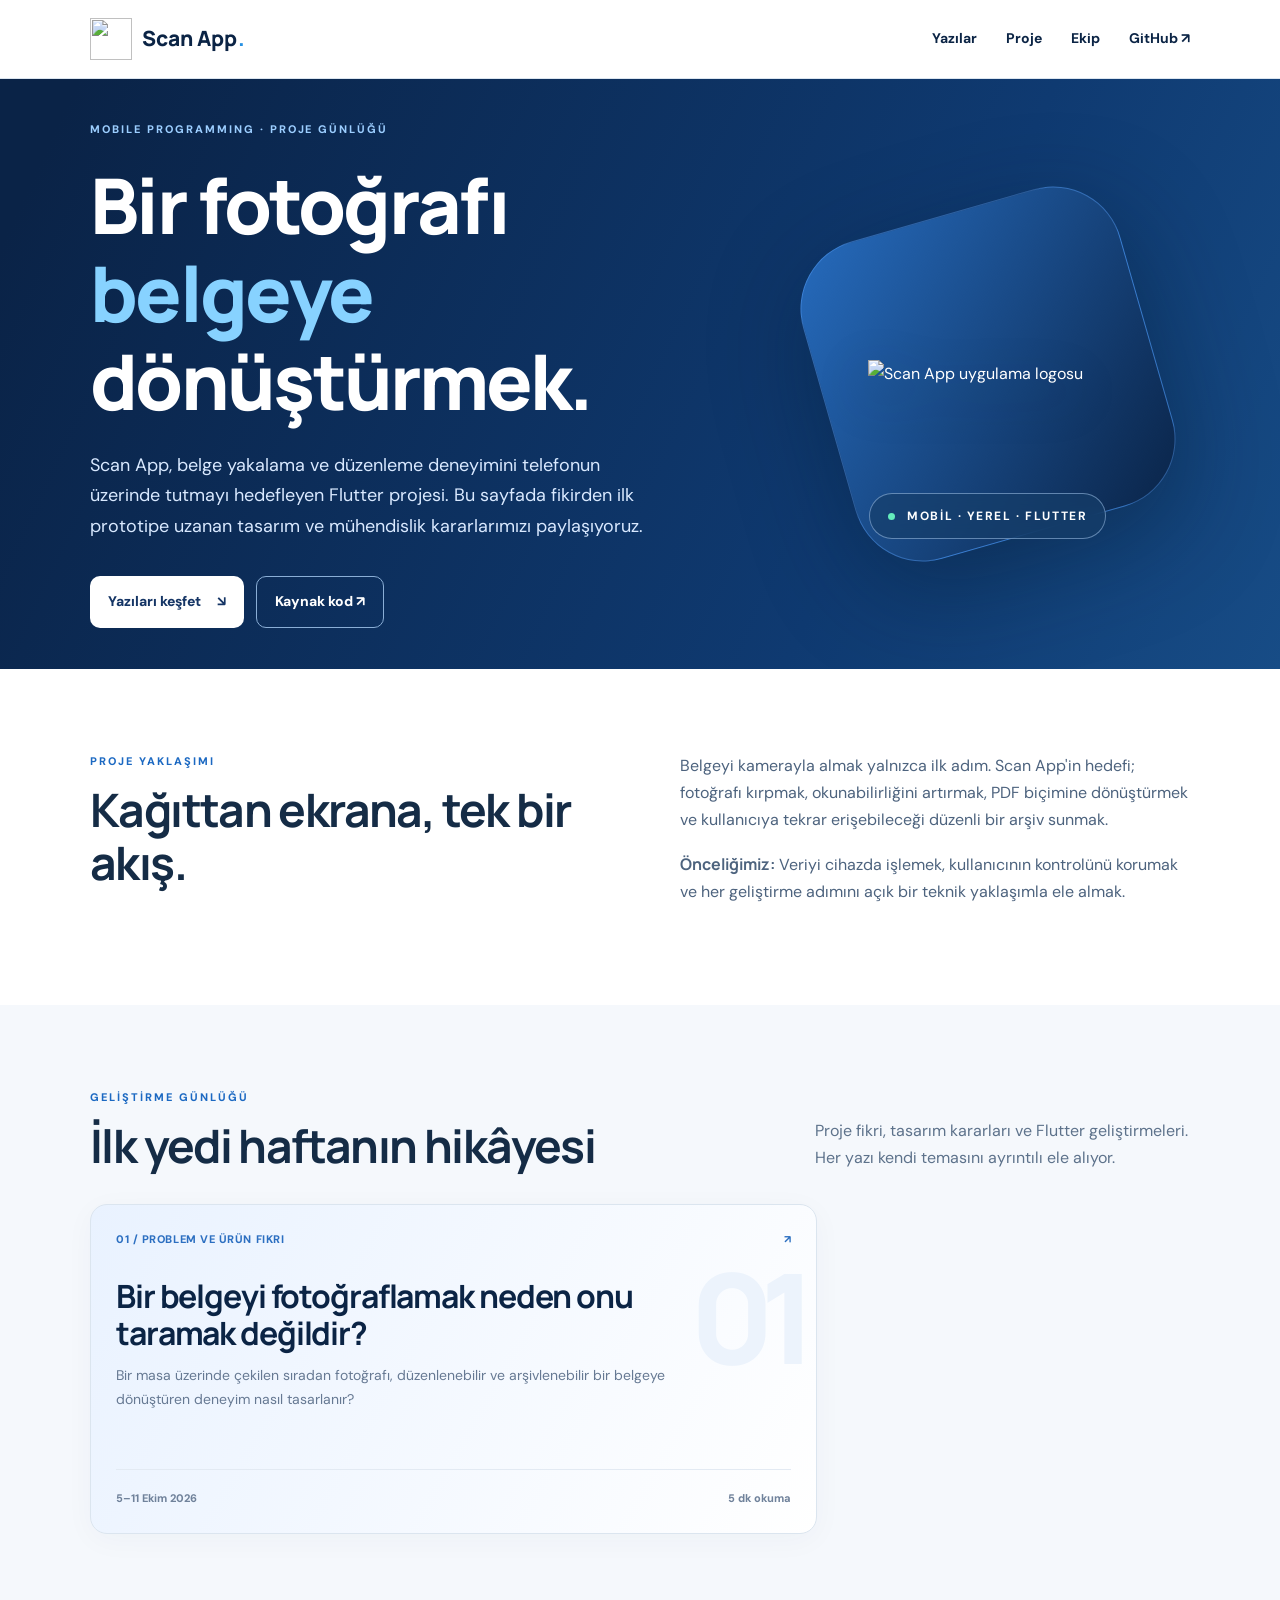
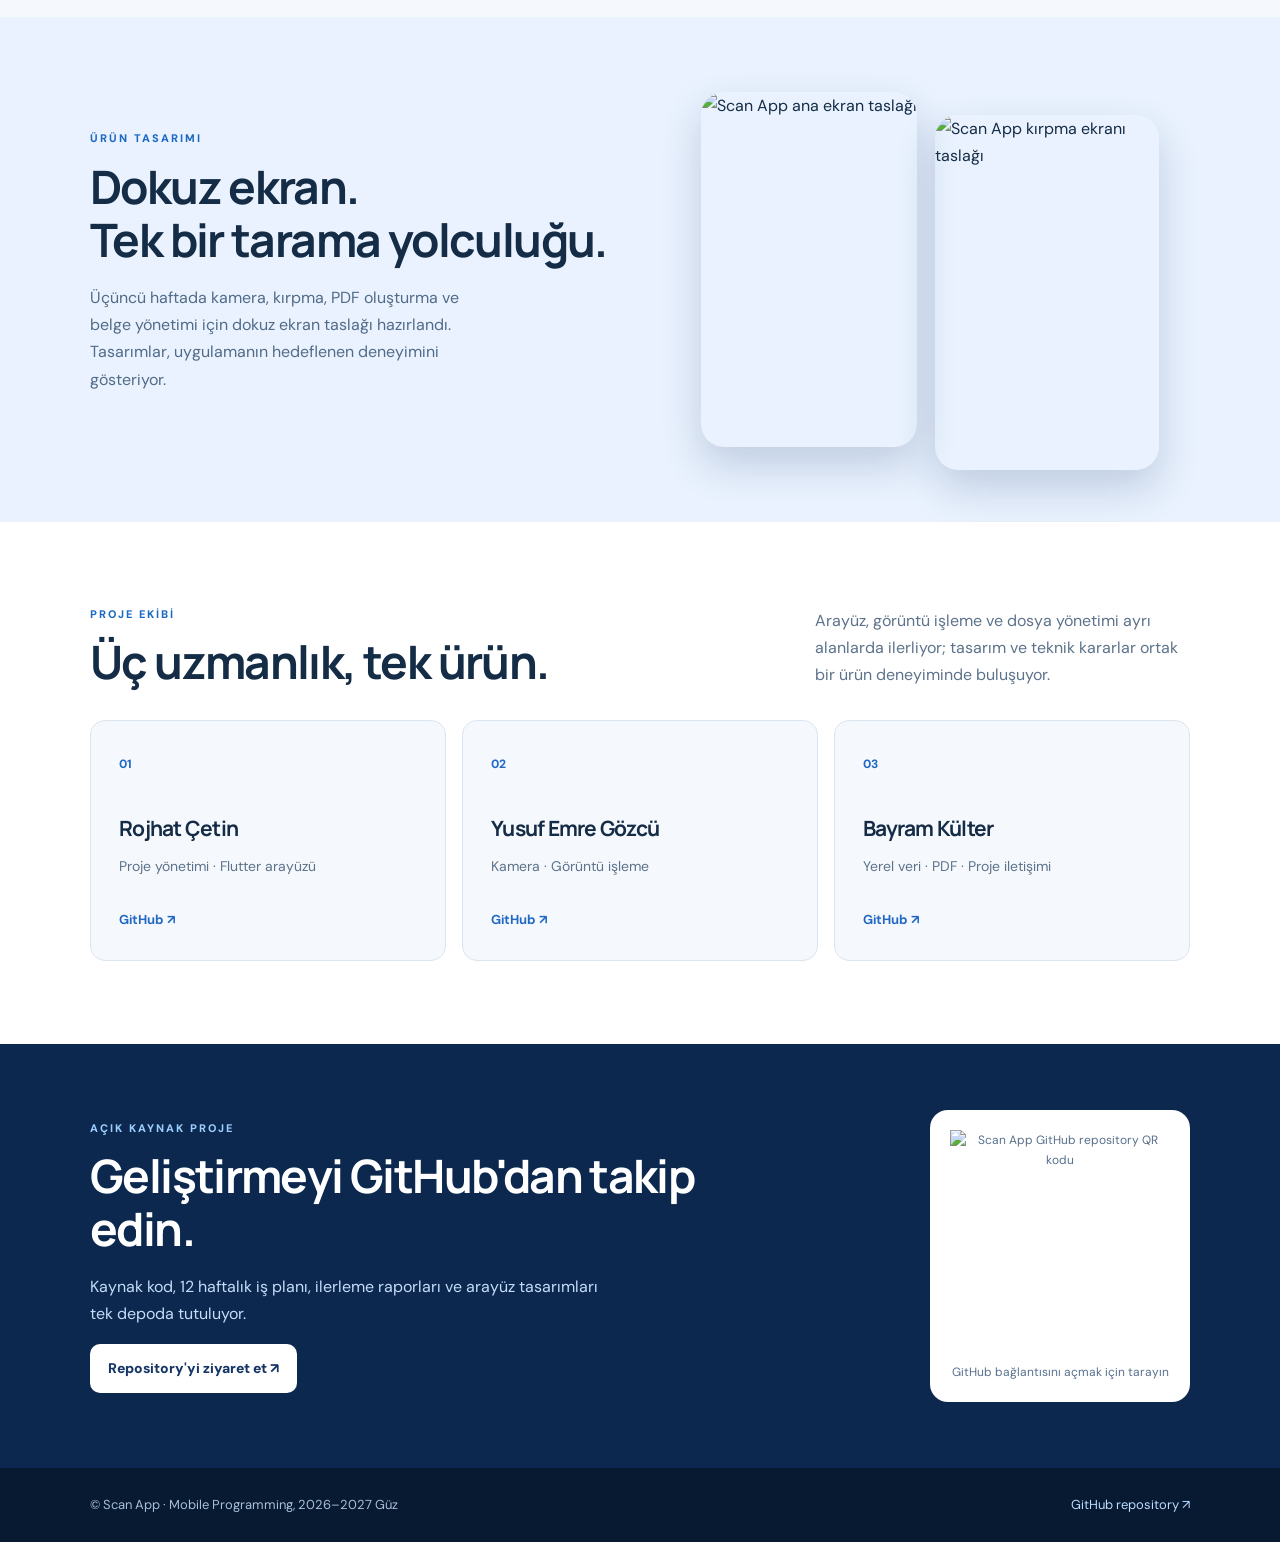
==== docs/index.html @ 8c8046b3 "feat(blog): proje tanitim sitesi altyapisini olustur" ====
<!DOCTYPE html>

<html lang="tr"><head><meta charset="utf-8"/><meta content="width=device-width,initial-scale=1" name="viewport"/><meta content="Scan App: Flutter ile geliştirilen, yerel çalışan belge tarama uygulamasının tasarım ve geliştirme günlüğü." name="description"/><meta content="Scan App — Proje günlüğü" property="og:title"/><meta content="Scan App'in fikir aşamasından mobil prototipe uzanan tasarım ve mühendislik öyküsü." property="og:description"/><link href="logo/logo.png" rel="icon" type="image/png"/><link href="blog/assets/site.css" rel="stylesheet"/><title>Scan App | Belge taramada sade ve yerel bir deneyim</title></head>
<body><a class="skip" href="#icerik">İçeriğe geç</a><header><nav aria-label="Ana menü" class="nav wrap"><a class="brand" href="index.html"><img alt="" height="42" src="logo/logo.png" width="42"/> Scan App<span class="brand-dot">.</span></a><div class="navlinks"><a href="#yazilar">Yazılar</a><a href="#proje">Proje</a><a href="#ekip">Ekip</a><a href="https://github.com/rjhtctn/scan_app-mobile-programming-project" rel="noopener" target="_blank">GitHub ↗</a></div></nav></header>
<main id="icerik"><section class="hero"><div class="wrap hero-grid"><div><div class="eyebrow">MOBILE PROGRAMMING · PROJE GÜNLÜĞÜ</div><h1>Bir fotoğrafı<br/><em>belgeye</em> dönüştürmek.</h1><p>Scan App, belge yakalama ve düzenleme deneyimini telefonun üzerinde tutmayı hedefleyen Flutter projesi. Bu sayfada fikirden ilk prototipe uzanan tasarım ve mühendislik kararlarımızı paylaşıyoruz.</p><div class="hero-actions"><a class="btn primary" href="#yazilar">Yazıları keşfet <span>↘</span></a><a class="btn outline" href="https://github.com/rjhtctn/scan_app-mobile-programming-project">Kaynak kod ↗</a></div></div><div class="hero-art"><div class="hero-art-bg"></div><img alt="Scan App uygulama logosu" class="hero-mark" src="logo/logo.png"/><div class="glass-note"><span class="dot"></span> MOBİL · YEREL · FLUTTER</div></div></div></section>
<section class="intro-band" id="proje"><div class="wrap intro-grid"><div><div class="eyebrow dark">PROJE YAKLAŞIMI</div><h2>Kağıttan ekrana, tek bir akış.</h2></div><div><p>Belgeyi kamerayla almak yalnızca ilk adım. Scan App'in hedefi; fotoğrafı kırpmak, okunabilirliğini artırmak, PDF biçimine dönüştürmek ve kullanıcıya tekrar erişebileceği düzenli bir arşiv sunmak.</p><p><strong>Önceliğimiz:</strong> Veriyi cihazda işlemek, kullanıcının kontrolünü korumak ve her geliştirme adımını açık bir teknik yaklaşımla ele almak.</p></div></div></section>
<section class="journal" id="yazilar"><div class="wrap"><div class="section-heading"><div><div class="eyebrow dark">GELİŞTİRME GÜNLÜĞÜ</div><h2>İlk yedi haftanın hikâyesi</h2></div><p>Proje fikri, tasarım kararları ve Flutter geliştirmeleri. Her yazı kendi temasını ayrıntılı ele alıyor.</p></div><div class="post-grid"><a class="post-card featured" href="blog/hafta-01.html"><div class="post-top"><span>01 / PROBLEM VE ÜRÜN FIKRI</span><span>↗</span></div><div class="post-number">01</div><h3>Bir belgeyi fotoğraflamak neden onu taramak değildir?</h3><p>Bir masa üzerinde çekilen sıradan fotoğrafı, düzenlenebilir ve arşivlenebilir bir belgeye dönüştüren deneyim nasıl tasarlanır?</p><div class="post-bottom"><span>5–11 Ekim 2026</span><span>5 dk okuma</span></div></a></div></div></section>
<section class="gallery-highlight"><div class="wrap gallery-grid"><div><div class="eyebrow dark">ÜRÜN TASARIMI</div><h2>Dokuz ekran.<br/>Tek bir tarama yolculuğu.</h2><p>Üçüncü haftada kamera, kırpma, PDF oluşturma ve belge yönetimi için dokuz ekran taslağı hazırlandı. Tasarımlar, uygulamanın hedeflenen deneyimini gösteriyor.</p></div><div class="phone-duo"><img alt="Scan App ana ekran taslağı" src="blog/assets/tasarim-01.png"/><img alt="Scan App kırpma ekranı taslağı" src="blog/assets/tasarim-03.png"/></div></div></section>
<section class="team" id="ekip"><div class="wrap"><div class="section-heading"><div><div class="eyebrow dark">PROJE EKİBİ</div><h2>Üç uzmanlık, tek ürün.</h2></div><p>Arayüz, görüntü işleme ve dosya yönetimi ayrı alanlarda ilerliyor; tasarım ve teknik kararlar ortak bir ürün deneyiminde buluşuyor.</p></div><div class="team-grid"><a class="team-card" href="https://github.com/rjhtctn"><span>01</span><h3>Rojhat Çetin</h3><p>Proje yönetimi · Flutter arayüzü</p><b>GitHub ↗</b></a><a class="team-card" href="https://github.com/Parzival51"><span>02</span><h3>Yusuf Emre Gözcü</h3><p>Kamera · Görüntü işleme</p><b>GitHub ↗</b></a><a class="team-card" href="https://github.com/Bayraminadresi"><span>03</span><h3>Bayram Külter</h3><p>Yerel veri · PDF · Proje iletişimi</p><b>GitHub ↗</b></a></div></div></section>
<section class="qr-section"><div class="wrap qr-grid"><div><div class="eyebrow">AÇIK KAYNAK PROJE</div><h2>Geliştirmeyi GitHub'dan takip edin.</h2><p>Kaynak kod, 12 haftalık iş planı, ilerleme raporları ve arayüz tasarımları tek depoda tutuluyor.</p><a class="btn primary" href="https://github.com/rjhtctn/scan_app-mobile-programming-project">Repository'yi ziyaret et ↗</a></div><div class="qr-box"><img alt="Scan App GitHub repository QR kodu" src="qr-code/github-link-qrcode.png"/><span>GitHub bağlantısını açmak için tarayın</span></div></div></section></main>
<footer><div class="wrap footer-in"><span>© Scan App · Mobile Programming, 2026–2027 Güz</span><a href="https://github.com/rjhtctn/scan_app-mobile-programming-project">GitHub repository ↗</a></div></footer></body></html>
---- docs/blog/assets/site.css ----
@import url('https://fonts.googleapis.com/css2?family=DM+Sans:wght@400;500;600;700&family=Manrope:wght@400;500;600;700;800&display=swap');
:root{--navy:#0b2445;--blue:#2169c5;--ice:#ecf5ff;--ink:#152c46;--muted:#5d728b;--paper:#f5f8fc;--border:#dbe5ef;--white:#fff;--teal:#4bc8bd}
*{box-sizing:border-box}html{scroll-behavior:smooth}body{margin:0;background:var(--paper);color:var(--ink);font-family:'DM Sans','Segoe UI',Arial,sans-serif;line-height:1.7}h1,h2,h3,h4,strong,.brand{font-family:'Manrope','Segoe UI',sans-serif}h1,h2,h3{line-height:1.15;letter-spacing:-.035em}a{color:var(--blue);text-decoration:none}a:hover{text-decoration:underline}a:focus-visible{outline:3px solid #ffb547;outline-offset:3px}.skip{position:absolute;top:-200px}.skip:focus{top:10px;left:12px;background:white;padding:10px;z-index:50}.wrap{width:min(1100px,calc(100% - 48px));margin:auto}
header{background:#fff;border-bottom:1px solid var(--border);position:relative;z-index:5}.nav{min-height:78px;display:flex;align-items:center;justify-content:space-between}.brand{color:var(--navy);font-size:21px;font-weight:800;display:inline-flex;align-items:center;gap:10px}.brand:hover{text-decoration:none}.brand img{object-fit:contain}.brand-dot{color:#2791e3;margin-left:-9px}.navlinks{display:flex;gap:29px;align-items:center;font-size:14px;font-weight:700}.navlinks a{color:var(--navy)}
.eyebrow{letter-spacing:.18em;font-size:11px;font-weight:800;color:#9cceff}.eyebrow.dark{color:#1c69c2}.sep{padding:0 8px;color:#90bce9}
.hero{background:linear-gradient(115deg,#0a2347 5%,#0f3a71 68%,#174c86);color:white;overflow:hidden}.hero-grid{min-height:590px;display:grid;grid-template-columns:1.25fr .75fr;gap:20px;align-items:center}.hero h1{font-size:clamp(47px,6vw,77px);margin:22px 0 24px;max-width:720px;font-weight:800}.hero h1 em{font-style:normal;color:#87d2ff}.hero p{font-size:18px;color:#d9e9ff;max-width:570px}.hero-actions{display:flex;gap:12px;flex-wrap:wrap;margin-top:35px}.btn{border-radius:10px;padding:13px 18px;font-weight:800;font-size:14px;display:inline-flex;gap:16px;align-items:center}.btn.primary{background:white;color:#153565}.btn.outline{border:1px solid #8aaed6;color:white}.hero-art{position:relative;height:400px;display:grid;place-items:center}.hero-art-bg{width:330px;height:330px;border-radius:70px;transform:rotate(-16deg);background:linear-gradient(135deg,#266bbd,#0a2448);box-shadow:0 30px 100px #06182d66;border:1px solid #5ca5ff66}.hero-mark{width:240px;position:absolute;filter:drop-shadow(0 16px 26px #04172b76)}.glass-note{position:absolute;bottom:35px;padding:12px 18px;border:1px solid #bad9ff78;border-radius:99px;background:#163e6aaa;backdrop-filter:blur(8px);font-size:12px;letter-spacing:.13em;font-weight:700}.dot{display:inline-block;width:7px;height:7px;border-radius:100%;background:#64ecbc;margin-right:8px}
.intro-band,.journal,.team{padding:83px 0}.intro-band{background:white}.intro-grid{display:grid;grid-template-columns:1fr 1fr;gap:80px}.intro-grid h2,.section-heading h2,.gallery-highlight h2,.qr-section h2{font-size:clamp(31px,3.6vw,47px);margin:12px 0 18px}.intro-grid p{color:#4d637e;font-size:16px;margin:0 0 17px}.section-heading{display:flex;justify-content:space-between;align-items:end;gap:35px;margin-bottom:32px}.section-heading p{max-width:375px;color:var(--muted);margin:0}.section-heading h2{margin-bottom:0}
.post-grid{display:grid;grid-template-columns:repeat(3,1fr);gap:18px}.post-card{border-radius:17px;padding:25px;min-height:330px;background:white;border:1px solid var(--border);box-shadow:0 6px 30px #133d6209;position:relative;display:flex;flex-direction:column;overflow:hidden}.post-card:hover{transform:translateY(-3px);text-decoration:none;border-color:#b5d2f0;box-shadow:0 12px 30px #133d6215}.post-card.featured{grid-column:span 2;background:linear-gradient(120deg,#e9f2ff,#fff)}.post-top,.post-bottom{display:flex;justify-content:space-between;gap:14px;align-items:center;color:#2c6fc1;font-size:11px;font-weight:800;letter-spacing:.05em}.post-number{position:absolute;right:13px;top:49px;color:#ecf3fc;font-size:125px;font-family:Manrope;font-weight:800;letter-spacing:-.11em;line-height:1;z-index:0;pointer-events:none}.post-card h3{font-size:24px;position:relative;margin:30px 0 12px;color:var(--navy)}.post-card.featured h3{font-size:32px;max-width:520px}.post-card p{color:#667993;font-size:14px;position:relative;margin:0 0 25px;max-width:560px}.post-bottom{margin-top:auto;border-top:1px solid #e3eaf3;padding-top:19px;color:#70829b;letter-spacing:0;text-transform:none}
.gallery-highlight{background:#e9f2fe;padding:75px 0}.gallery-grid{display:grid;grid-template-columns:1fr 1fr;align-items:center;gap:60px}.gallery-grid p{max-width:400px;color:#526b88}.gallery-grid a{font-weight:800}.phone-duo{display:flex;align-items:center;justify-content:center;gap:18px}.phone-duo img{height:355px;width:auto;max-width:43%;object-fit:contain;border-radius:23px;box-shadow:0 18px 40px #173c6e33}.phone-duo img:nth-child(2){transform:translateY(23px)}
.team{background:white}.team-grid{display:grid;grid-template-columns:repeat(3,1fr);gap:16px}.team-card{border:1px solid var(--border);border-radius:15px;padding:28px;color:var(--ink);background:var(--paper)}.team-card:hover{text-decoration:none;border-color:#9ec2ec}.team-card span{font-size:12px;font-weight:800;color:var(--blue)}.team-card h3{margin:40px 0 10px;font-size:21px}.team-card p{color:var(--muted);font-size:14px;min-height:36px}.team-card b{font-size:13px;color:var(--blue)}.qr-section{background:#0c284f;color:white;padding:66px 0}.qr-grid{display:grid;grid-template-columns:1.2fr .8fr;gap:50px;align-items:center}.qr-section p{max-width:520px;color:#c5dcf9}.qr-box{background:white;border-radius:18px;padding:20px;text-align:center;justify-self:end;display:flex;flex-direction:column;align-items:center;gap:12px;color:#57708c;font-size:12px}.qr-box img{width:220px;height:220px;object-fit:contain}footer{background:#071a32;color:#a8bed9;padding:26px 0;font-size:13px}.footer-in{display:flex;justify-content:space-between;gap:20px}footer a{color:#bedcff}
.article-head{background:linear-gradient(130deg,#0b264c,#154e86);color:white;padding:65px 0 72px}.article-intro{max-width:830px}.article-head .back{color:#d0e8ff;font-size:13px;font-weight:700}.article-head .eyebrow{margin:38px 0 14px}.article-head h1{font-size:clamp(39px,5vw,64px);max-width:850px;margin:0 0 21px}.article-head .dek{font-size:21px;color:#d8eafb;max-width:690px;margin-bottom:32px}.byline{border-top:1px solid #ffffff35;padding-top:22px;display:flex;gap:12px;align-items:center}.byline img{background:white;border-radius:10px;padding:3px}.byline div:not(.period){display:flex;flex-direction:column}.byline strong{font-size:13px}.byline span{color:#c5dbf4;font-size:12px}.period{margin-left:auto;font-size:12px;color:#d2e8ff;padding:9px 12px;border:1px solid #91b5d74f;border-radius:50px}
.prose{max-width:760px;padding:55px 0 72px;background:transparent}.prose>p:first-child{font-size:22px;color:#2f5274;line-height:1.65;margin-bottom:40px}.prose h2{font-size:30px;margin:43px 0 19px;color:#12375f}.prose h3{font-size:21px;margin-top:28px}.prose p,.prose li{font-size:17px;line-height:1.85;color:#3d536b}.prose strong{color:#1e3e60}.prose blockquote{margin:34px 0;padding:18px 25px;border-left:4px solid #2a78c7;background:#eaf3ff;border-radius:0 12px 12px 0}.prose blockquote p{margin:0;color:#264c74}.prose code{background:#e7eef6;border-radius:5px;padding:2px 5px;font-size:.9em}.prose pre{background:#102b4c;border-radius:13px;padding:20px;overflow:auto;color:#e5f1ff}.prose pre code{background:none;color:inherit;padding:0}.gallery{display:grid;grid-template-columns:repeat(3,1fr);gap:17px;margin:32px 0}.shot{background:white;border:1px solid #d5e3f2;padding:13px;border-radius:16px;text-align:center;margin:0;box-shadow:0 6px 15px #14416a11}.shot img{height:260px;max-width:100%;object-fit:contain}.shot figcaption{margin-top:9px;font-size:13px;color:#26486f;font-weight:800}.shot figcaption span{color:#6e8ab0;margin-right:5px}.article-foot{max-width:760px;border-top:1px solid var(--border);padding:32px 0 68px}.foot-meta span{letter-spacing:.14em;font-size:11px;font-weight:800;color:#2574c4}.foot-meta p{color:#6d8098}.prevnext{display:flex;align-items:center;justify-content:space-between;gap:13px;flex-wrap:wrap;margin-top:28px}.prevnext a{font-size:13px;font-weight:800}
@media(max-width:900px){.hero-grid{grid-template-columns:1fr}.hero-art{display:none}.post-grid{grid-template-columns:repeat(2,1fr)}.section-heading{align-items:start;flex-direction:column}.gallery-grid{grid-template-columns:1fr}.team-grid{grid-template-columns:1fr}.qr-grid{grid-template-columns:1fr}.qr-box{justify-self:start}}
@media(max-width:650px){.wrap{width:min(100% - 34px,1100px)}.nav{min-height:70px}.navlinks{gap:12px;font-size:12px}.navlinks a:nth-child(2){display:none}.hero{padding:30px 0}.hero-grid{min-height:auto;padding:40px 0 65px}.hero h1{font-size:47px}.hero p{font-size:16px}.intro-band,.journal,.team{padding:55px 0}.intro-grid{grid-template-columns:1fr;gap:12px}.post-grid{grid-template-columns:1fr}.post-card.featured{grid-column:span 1}.post-card.featured h3{font-size:25px}.post-card{min-height:290px}.gallery-highlight{padding:60px 0}.phone-duo img{height:285px}.qr-box img{width:180px;height:180px}.footer-in{flex-direction:column}.article-head{padding:42px 0 54px}.article-head h1{font-size:39px}.article-head .dek{font-size:17px}.byline{flex-wrap:wrap}.period{margin-left:0}.prose{padding-top:34px}.prose h2{font-size:25px}.prose p{font-size:16px}.gallery{grid-template-columns:repeat(2,1fr)}.shot img{height:200px}}
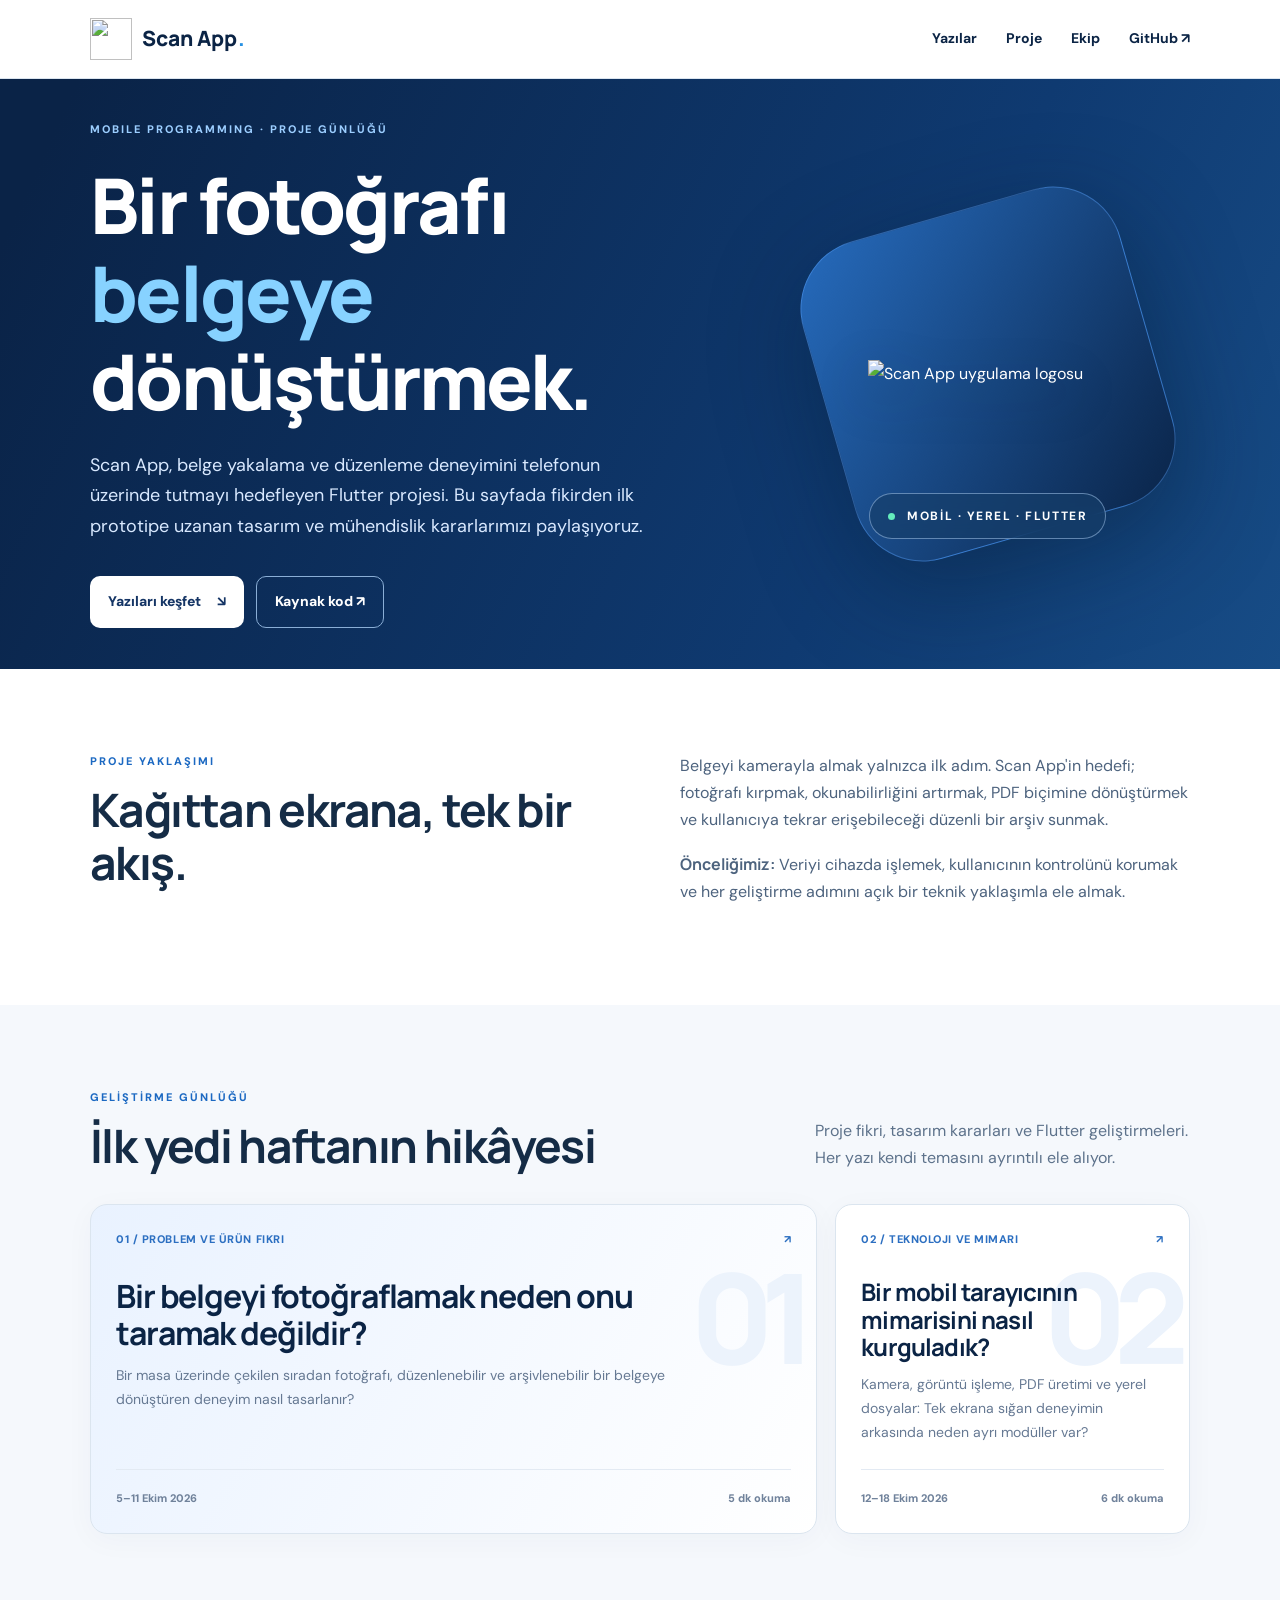
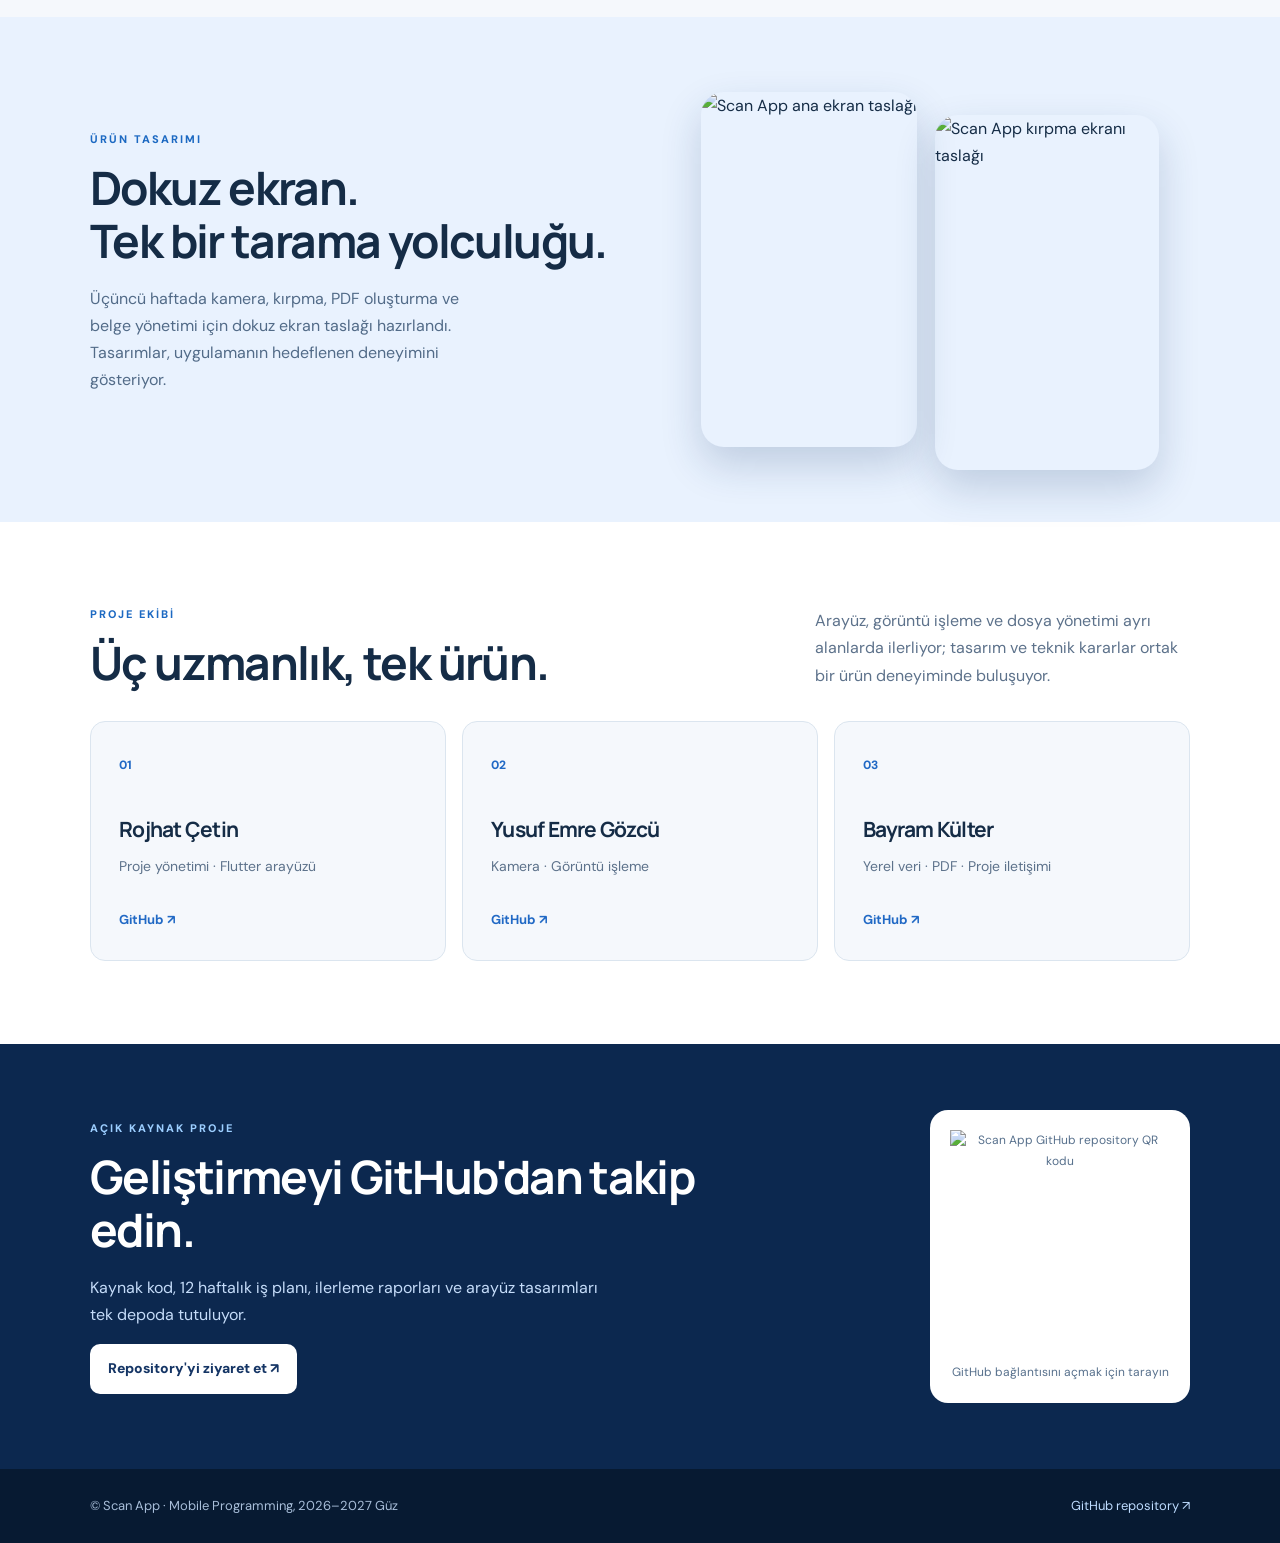
==== commit 7267ec44: "content(blog): 02. hafta teknik makalesi" ====
--- a/docs/index.html
+++ b/docs/index.html
@@ -4,7 +4,7 @@
 <body><a class="skip" href="#icerik">İçeriğe geç</a><header><nav aria-label="Ana menü" class="nav wrap"><a class="brand" href="index.html"><img alt="" height="42" src="logo/logo.png" width="42"/> Scan App<span class="brand-dot">.</span></a><div class="navlinks"><a href="#yazilar">Yazılar</a><a href="#proje">Proje</a><a href="#ekip">Ekip</a><a href="https://github.com/rjhtctn/scan_app-mobile-programming-project" rel="noopener" target="_blank">GitHub ↗</a></div></nav></header>
 <main id="icerik"><section class="hero"><div class="wrap hero-grid"><div><div class="eyebrow">MOBILE PROGRAMMING · PROJE GÜNLÜĞÜ</div><h1>Bir fotoğrafı<br/><em>belgeye</em> dönüştürmek.</h1><p>Scan App, belge yakalama ve düzenleme deneyimini telefonun üzerinde tutmayı hedefleyen Flutter projesi. Bu sayfada fikirden ilk prototipe uzanan tasarım ve mühendislik kararlarımızı paylaşıyoruz.</p><div class="hero-actions"><a class="btn primary" href="#yazilar">Yazıları keşfet <span>↘</span></a><a class="btn outline" href="https://github.com/rjhtctn/scan_app-mobile-programming-project">Kaynak kod ↗</a></div></div><div class="hero-art"><div class="hero-art-bg"></div><img alt="Scan App uygulama logosu" class="hero-mark" src="logo/logo.png"/><div class="glass-note"><span class="dot"></span> MOBİL · YEREL · FLUTTER</div></div></div></section>
 <section class="intro-band" id="proje"><div class="wrap intro-grid"><div><div class="eyebrow dark">PROJE YAKLAŞIMI</div><h2>Kağıttan ekrana, tek bir akış.</h2></div><div><p>Belgeyi kamerayla almak yalnızca ilk adım. Scan App'in hedefi; fotoğrafı kırpmak, okunabilirliğini artırmak, PDF biçimine dönüştürmek ve kullanıcıya tekrar erişebileceği düzenli bir arşiv sunmak.</p><p><strong>Önceliğimiz:</strong> Veriyi cihazda işlemek, kullanıcının kontrolünü korumak ve her geliştirme adımını açık bir teknik yaklaşımla ele almak.</p></div></div></section>
-<section class="journal" id="yazilar"><div class="wrap"><div class="section-heading"><div><div class="eyebrow dark">GELİŞTİRME GÜNLÜĞÜ</div><h2>İlk yedi haftanın hikâyesi</h2></div><p>Proje fikri, tasarım kararları ve Flutter geliştirmeleri. Her yazı kendi temasını ayrıntılı ele alıyor.</p></div><div class="post-grid"><a class="post-card featured" href="blog/hafta-01.html"><div class="post-top"><span>01 / PROBLEM VE ÜRÜN FIKRI</span><span>↗</span></div><div class="post-number">01</div><h3>Bir belgeyi fotoğraflamak neden onu taramak değildir?</h3><p>Bir masa üzerinde çekilen sıradan fotoğrafı, düzenlenebilir ve arşivlenebilir bir belgeye dönüştüren deneyim nasıl tasarlanır?</p><div class="post-bottom"><span>5–11 Ekim 2026</span><span>5 dk okuma</span></div></a></div></div></section>
+<section class="journal" id="yazilar"><div class="wrap"><div class="section-heading"><div><div class="eyebrow dark">GELİŞTİRME GÜNLÜĞÜ</div><h2>İlk yedi haftanın hikâyesi</h2></div><p>Proje fikri, tasarım kararları ve Flutter geliştirmeleri. Her yazı kendi temasını ayrıntılı ele alıyor.</p></div><div class="post-grid"><a class="post-card featured" href="blog/hafta-01.html"><div class="post-top"><span>01 / PROBLEM VE ÜRÜN FIKRI</span><span>↗</span></div><div class="post-number">01</div><h3>Bir belgeyi fotoğraflamak neden onu taramak değildir?</h3><p>Bir masa üzerinde çekilen sıradan fotoğrafı, düzenlenebilir ve arşivlenebilir bir belgeye dönüştüren deneyim nasıl tasarlanır?</p><div class="post-bottom"><span>5–11 Ekim 2026</span><span>5 dk okuma</span></div></a><a class="post-card" href="blog/hafta-02.html"><div class="post-top"><span>02 / TEKNOLOJI VE MIMARI</span><span>↗</span></div><div class="post-number">02</div><h3>Bir mobil tarayıcının mimarisini nasıl kurguladık?</h3><p>Kamera, görüntü işleme, PDF üretimi ve yerel dosyalar: Tek ekrana sığan deneyimin arkasında neden ayrı modüller var?</p><div class="post-bottom"><span>12–18 Ekim 2026</span><span>6 dk okuma</span></div></a></div></div></section>
 <section class="gallery-highlight"><div class="wrap gallery-grid"><div><div class="eyebrow dark">ÜRÜN TASARIMI</div><h2>Dokuz ekran.<br/>Tek bir tarama yolculuğu.</h2><p>Üçüncü haftada kamera, kırpma, PDF oluşturma ve belge yönetimi için dokuz ekran taslağı hazırlandı. Tasarımlar, uygulamanın hedeflenen deneyimini gösteriyor.</p></div><div class="phone-duo"><img alt="Scan App ana ekran taslağı" src="blog/assets/tasarim-01.png"/><img alt="Scan App kırpma ekranı taslağı" src="blog/assets/tasarim-03.png"/></div></div></section>
 <section class="team" id="ekip"><div class="wrap"><div class="section-heading"><div><div class="eyebrow dark">PROJE EKİBİ</div><h2>Üç uzmanlık, tek ürün.</h2></div><p>Arayüz, görüntü işleme ve dosya yönetimi ayrı alanlarda ilerliyor; tasarım ve teknik kararlar ortak bir ürün deneyiminde buluşuyor.</p></div><div class="team-grid"><a class="team-card" href="https://github.com/rjhtctn"><span>01</span><h3>Rojhat Çetin</h3><p>Proje yönetimi · Flutter arayüzü</p><b>GitHub ↗</b></a><a class="team-card" href="https://github.com/Parzival51"><span>02</span><h3>Yusuf Emre Gözcü</h3><p>Kamera · Görüntü işleme</p><b>GitHub ↗</b></a><a class="team-card" href="https://github.com/Bayraminadresi"><span>03</span><h3>Bayram Külter</h3><p>Yerel veri · PDF · Proje iletişimi</p><b>GitHub ↗</b></a></div></div></section>
 <section class="qr-section"><div class="wrap qr-grid"><div><div class="eyebrow">AÇIK KAYNAK PROJE</div><h2>Geliştirmeyi GitHub'dan takip edin.</h2><p>Kaynak kod, 12 haftalık iş planı, ilerleme raporları ve arayüz tasarımları tek depoda tutuluyor.</p><a class="btn primary" href="https://github.com/rjhtctn/scan_app-mobile-programming-project">Repository'yi ziyaret et ↗</a></div><div class="qr-box"><img alt="Scan App GitHub repository QR kodu" src="qr-code/github-link-qrcode.png"/><span>GitHub bağlantısını açmak için tarayın</span></div></div></section></main>
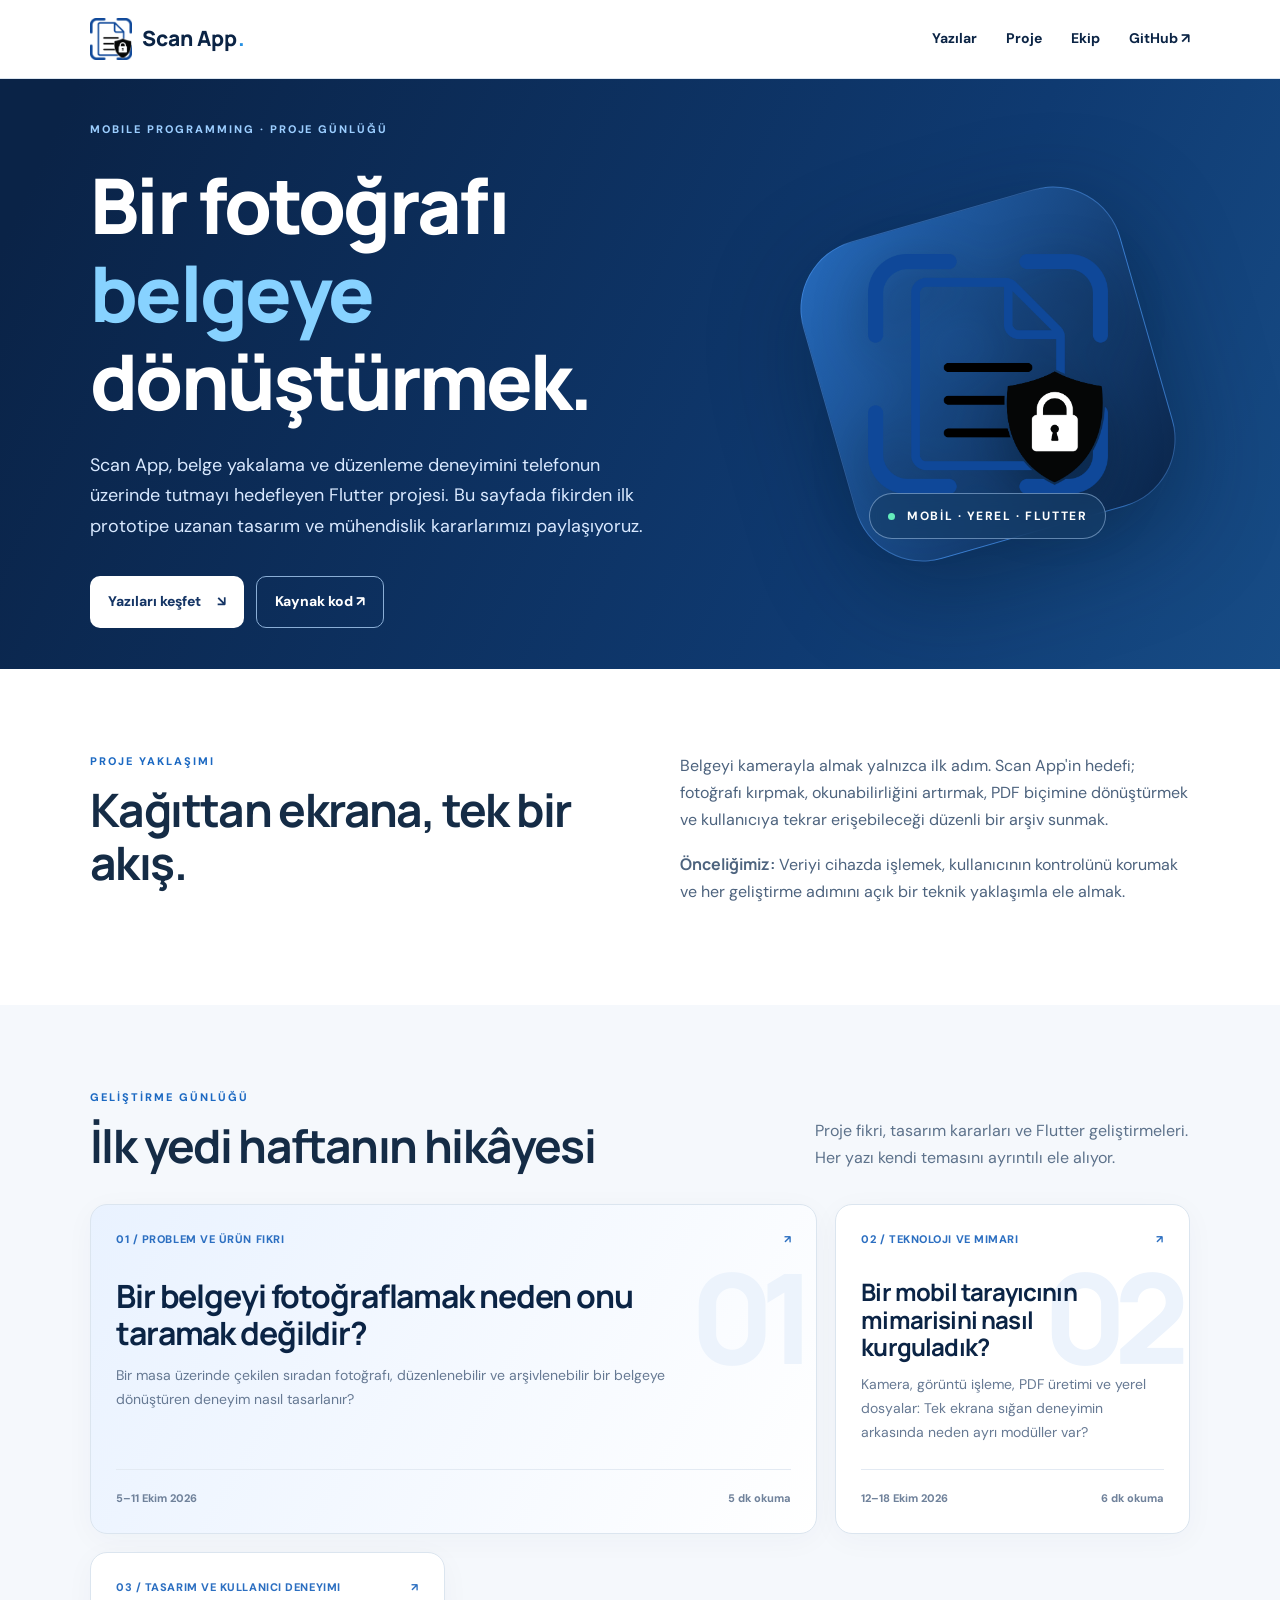
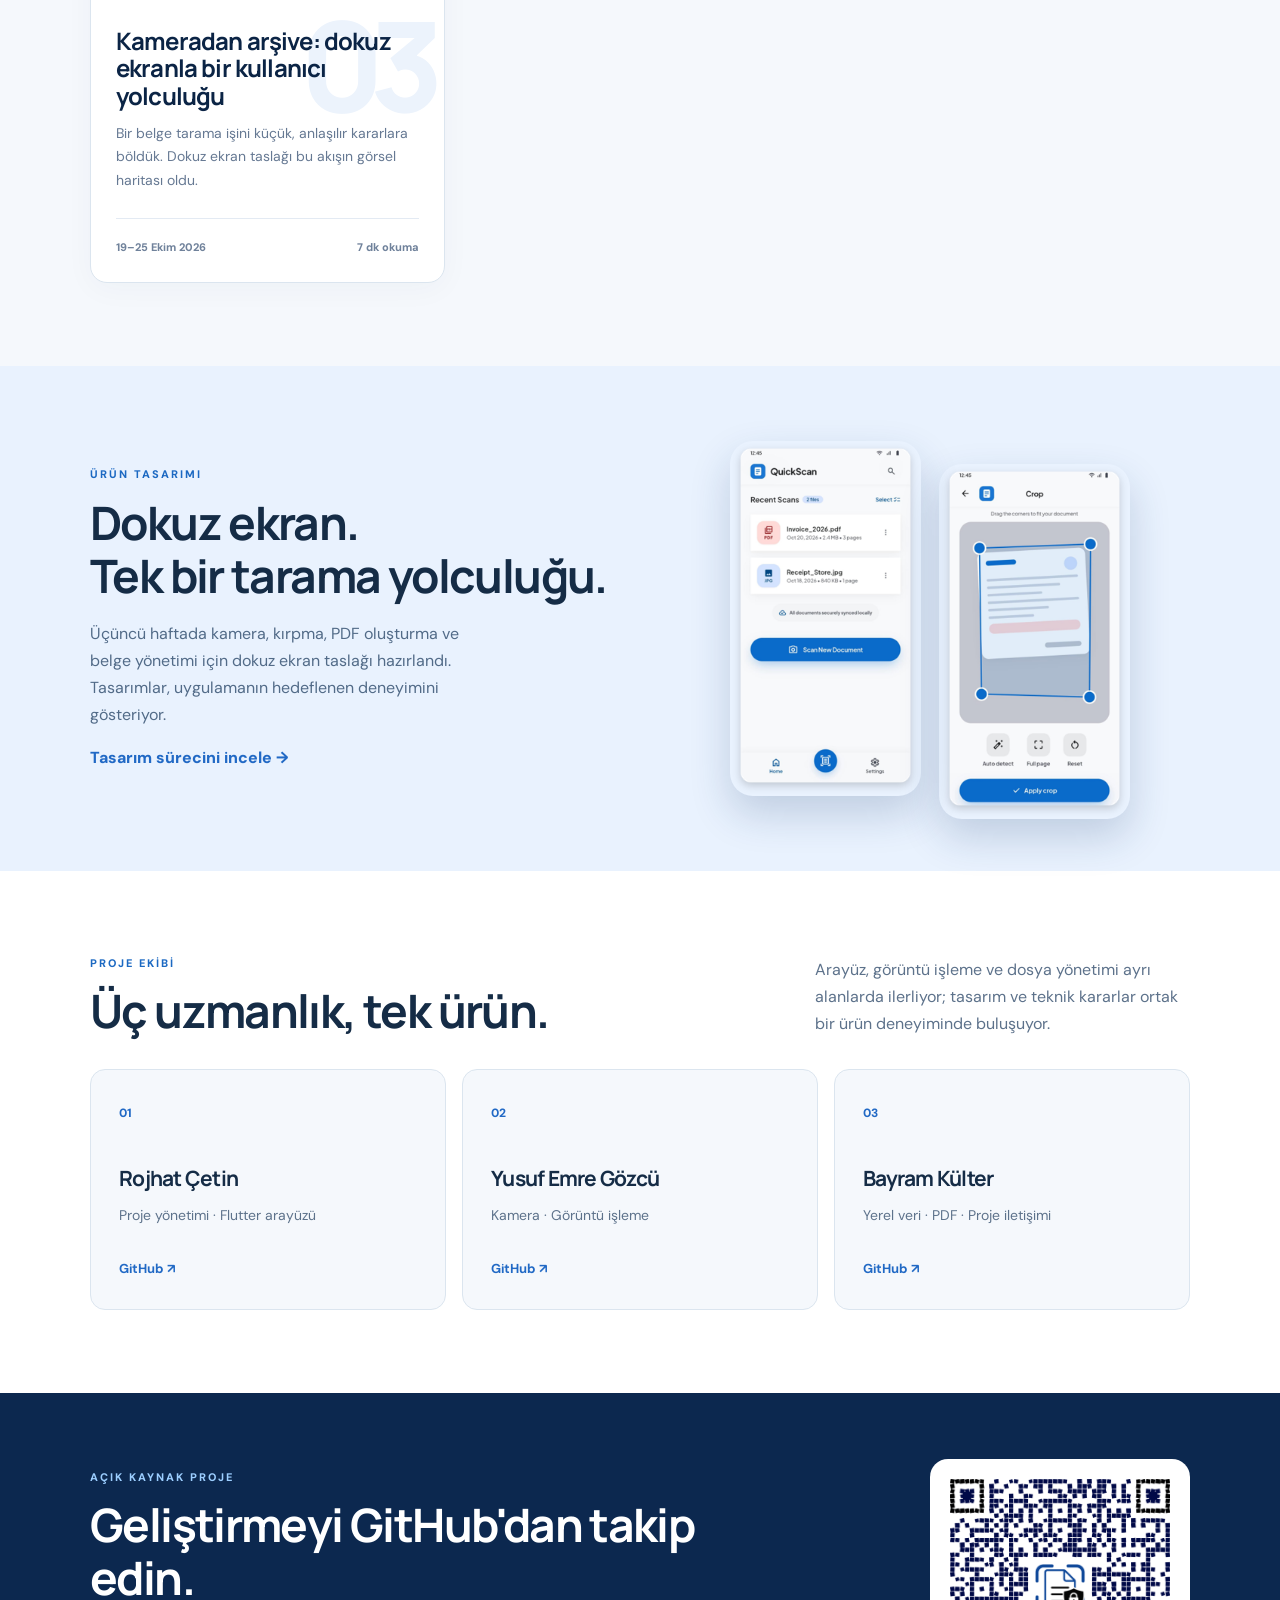
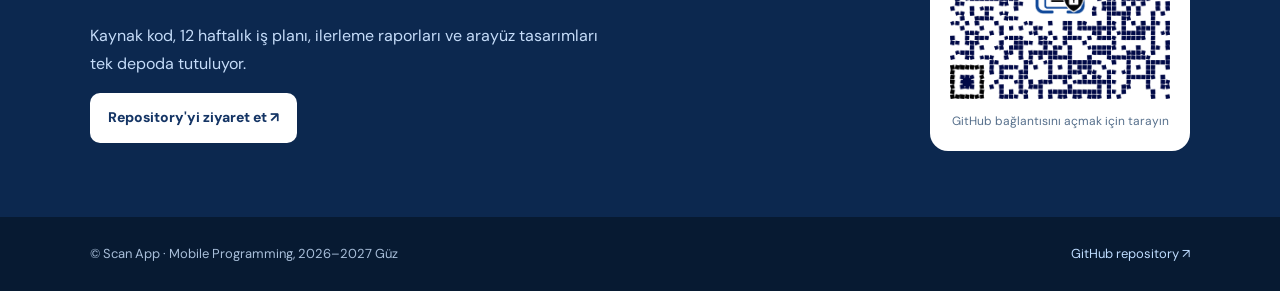
==== commit 8c5055da: "content(blog): 03. hafta teknik makalesi" ====
--- a/docs/index.html
+++ b/docs/index.html
@@ -4,8 +4,8 @@
 <body><a class="skip" href="#icerik">İçeriğe geç</a><header><nav aria-label="Ana menü" class="nav wrap"><a class="brand" href="index.html"><img alt="" height="42" src="logo/logo.png" width="42"/> Scan App<span class="brand-dot">.</span></a><div class="navlinks"><a href="#yazilar">Yazılar</a><a href="#proje">Proje</a><a href="#ekip">Ekip</a><a href="https://github.com/rjhtctn/scan_app-mobile-programming-project" rel="noopener" target="_blank">GitHub ↗</a></div></nav></header>
 <main id="icerik"><section class="hero"><div class="wrap hero-grid"><div><div class="eyebrow">MOBILE PROGRAMMING · PROJE GÜNLÜĞÜ</div><h1>Bir fotoğrafı<br/><em>belgeye</em> dönüştürmek.</h1><p>Scan App, belge yakalama ve düzenleme deneyimini telefonun üzerinde tutmayı hedefleyen Flutter projesi. Bu sayfada fikirden ilk prototipe uzanan tasarım ve mühendislik kararlarımızı paylaşıyoruz.</p><div class="hero-actions"><a class="btn primary" href="#yazilar">Yazıları keşfet <span>↘</span></a><a class="btn outline" href="https://github.com/rjhtctn/scan_app-mobile-programming-project">Kaynak kod ↗</a></div></div><div class="hero-art"><div class="hero-art-bg"></div><img alt="Scan App uygulama logosu" class="hero-mark" src="logo/logo.png"/><div class="glass-note"><span class="dot"></span> MOBİL · YEREL · FLUTTER</div></div></div></section>
 <section class="intro-band" id="proje"><div class="wrap intro-grid"><div><div class="eyebrow dark">PROJE YAKLAŞIMI</div><h2>Kağıttan ekrana, tek bir akış.</h2></div><div><p>Belgeyi kamerayla almak yalnızca ilk adım. Scan App'in hedefi; fotoğrafı kırpmak, okunabilirliğini artırmak, PDF biçimine dönüştürmek ve kullanıcıya tekrar erişebileceği düzenli bir arşiv sunmak.</p><p><strong>Önceliğimiz:</strong> Veriyi cihazda işlemek, kullanıcının kontrolünü korumak ve her geliştirme adımını açık bir teknik yaklaşımla ele almak.</p></div></div></section>
-<section class="journal" id="yazilar"><div class="wrap"><div class="section-heading"><div><div class="eyebrow dark">GELİŞTİRME GÜNLÜĞÜ</div><h2>İlk yedi haftanın hikâyesi</h2></div><p>Proje fikri, tasarım kararları ve Flutter geliştirmeleri. Her yazı kendi temasını ayrıntılı ele alıyor.</p></div><div class="post-grid"><a class="post-card featured" href="blog/hafta-01.html"><div class="post-top"><span>01 / PROBLEM VE ÜRÜN FIKRI</span><span>↗</span></div><div class="post-number">01</div><h3>Bir belgeyi fotoğraflamak neden onu taramak değildir?</h3><p>Bir masa üzerinde çekilen sıradan fotoğrafı, düzenlenebilir ve arşivlenebilir bir belgeye dönüştüren deneyim nasıl tasarlanır?</p><div class="post-bottom"><span>5–11 Ekim 2026</span><span>5 dk okuma</span></div></a><a class="post-card" href="blog/hafta-02.html"><div class="post-top"><span>02 / TEKNOLOJI VE MIMARI</span><span>↗</span></div><div class="post-number">02</div><h3>Bir mobil tarayıcının mimarisini nasıl kurguladık?</h3><p>Kamera, görüntü işleme, PDF üretimi ve yerel dosyalar: Tek ekrana sığan deneyimin arkasında neden ayrı modüller var?</p><div class="post-bottom"><span>12–18 Ekim 2026</span><span>6 dk okuma</span></div></a></div></div></section>
-<section class="gallery-highlight"><div class="wrap gallery-grid"><div><div class="eyebrow dark">ÜRÜN TASARIMI</div><h2>Dokuz ekran.<br/>Tek bir tarama yolculuğu.</h2><p>Üçüncü haftada kamera, kırpma, PDF oluşturma ve belge yönetimi için dokuz ekran taslağı hazırlandı. Tasarımlar, uygulamanın hedeflenen deneyimini gösteriyor.</p></div><div class="phone-duo"><img alt="Scan App ana ekran taslağı" src="blog/assets/tasarim-01.png"/><img alt="Scan App kırpma ekranı taslağı" src="blog/assets/tasarim-03.png"/></div></div></section>
+<section class="journal" id="yazilar"><div class="wrap"><div class="section-heading"><div><div class="eyebrow dark">GELİŞTİRME GÜNLÜĞÜ</div><h2>İlk yedi haftanın hikâyesi</h2></div><p>Proje fikri, tasarım kararları ve Flutter geliştirmeleri. Her yazı kendi temasını ayrıntılı ele alıyor.</p></div><div class="post-grid"><a class="post-card featured" href="blog/hafta-01.html"><div class="post-top"><span>01 / PROBLEM VE ÜRÜN FIKRI</span><span>↗</span></div><div class="post-number">01</div><h3>Bir belgeyi fotoğraflamak neden onu taramak değildir?</h3><p>Bir masa üzerinde çekilen sıradan fotoğrafı, düzenlenebilir ve arşivlenebilir bir belgeye dönüştüren deneyim nasıl tasarlanır?</p><div class="post-bottom"><span>5–11 Ekim 2026</span><span>5 dk okuma</span></div></a><a class="post-card" href="blog/hafta-02.html"><div class="post-top"><span>02 / TEKNOLOJI VE MIMARI</span><span>↗</span></div><div class="post-number">02</div><h3>Bir mobil tarayıcının mimarisini nasıl kurguladık?</h3><p>Kamera, görüntü işleme, PDF üretimi ve yerel dosyalar: Tek ekrana sığan deneyimin arkasında neden ayrı modüller var?</p><div class="post-bottom"><span>12–18 Ekim 2026</span><span>6 dk okuma</span></div></a><a class="post-card" href="blog/hafta-03.html"><div class="post-top"><span>03 / TASARIM VE KULLANICI DENEYIMI</span><span>↗</span></div><div class="post-number">03</div><h3>Kameradan arşive: dokuz ekranla bir kullanıcı yolculuğu</h3><p>Bir belge tarama işini küçük, anlaşılır kararlara böldük. Dokuz ekran taslağı bu akışın görsel haritası oldu.</p><div class="post-bottom"><span>19–25 Ekim 2026</span><span>7 dk okuma</span></div></a></div></div></section>
+<section class="gallery-highlight"><div class="wrap gallery-grid"><div><div class="eyebrow dark">ÜRÜN TASARIMI</div><h2>Dokuz ekran.<br/>Tek bir tarama yolculuğu.</h2><p>Üçüncü haftada kamera, kırpma, PDF oluşturma ve belge yönetimi için dokuz ekran taslağı hazırlandı. Tasarımlar, uygulamanın hedeflenen deneyimini gösteriyor.</p><a href="blog/hafta-03.html">Tasarım sürecini incele →</a></div><div class="phone-duo"><img alt="Scan App ana ekran taslağı" src="blog/assets/tasarim-01.png"/><img alt="Scan App kırpma ekranı taslağı" src="blog/assets/tasarim-03.png"/></div></div></section>
 <section class="team" id="ekip"><div class="wrap"><div class="section-heading"><div><div class="eyebrow dark">PROJE EKİBİ</div><h2>Üç uzmanlık, tek ürün.</h2></div><p>Arayüz, görüntü işleme ve dosya yönetimi ayrı alanlarda ilerliyor; tasarım ve teknik kararlar ortak bir ürün deneyiminde buluşuyor.</p></div><div class="team-grid"><a class="team-card" href="https://github.com/rjhtctn"><span>01</span><h3>Rojhat Çetin</h3><p>Proje yönetimi · Flutter arayüzü</p><b>GitHub ↗</b></a><a class="team-card" href="https://github.com/Parzival51"><span>02</span><h3>Yusuf Emre Gözcü</h3><p>Kamera · Görüntü işleme</p><b>GitHub ↗</b></a><a class="team-card" href="https://github.com/Bayraminadresi"><span>03</span><h3>Bayram Külter</h3><p>Yerel veri · PDF · Proje iletişimi</p><b>GitHub ↗</b></a></div></div></section>
 <section class="qr-section"><div class="wrap qr-grid"><div><div class="eyebrow">AÇIK KAYNAK PROJE</div><h2>Geliştirmeyi GitHub'dan takip edin.</h2><p>Kaynak kod, 12 haftalık iş planı, ilerleme raporları ve arayüz tasarımları tek depoda tutuluyor.</p><a class="btn primary" href="https://github.com/rjhtctn/scan_app-mobile-programming-project">Repository'yi ziyaret et ↗</a></div><div class="qr-box"><img alt="Scan App GitHub repository QR kodu" src="qr-code/github-link-qrcode.png"/><span>GitHub bağlantısını açmak için tarayın</span></div></div></section></main>
 <footer><div class="wrap footer-in"><span>© Scan App · Mobile Programming, 2026–2027 Güz</span><a href="https://github.com/rjhtctn/scan_app-mobile-programming-project">GitHub repository ↗</a></div></footer></body></html>
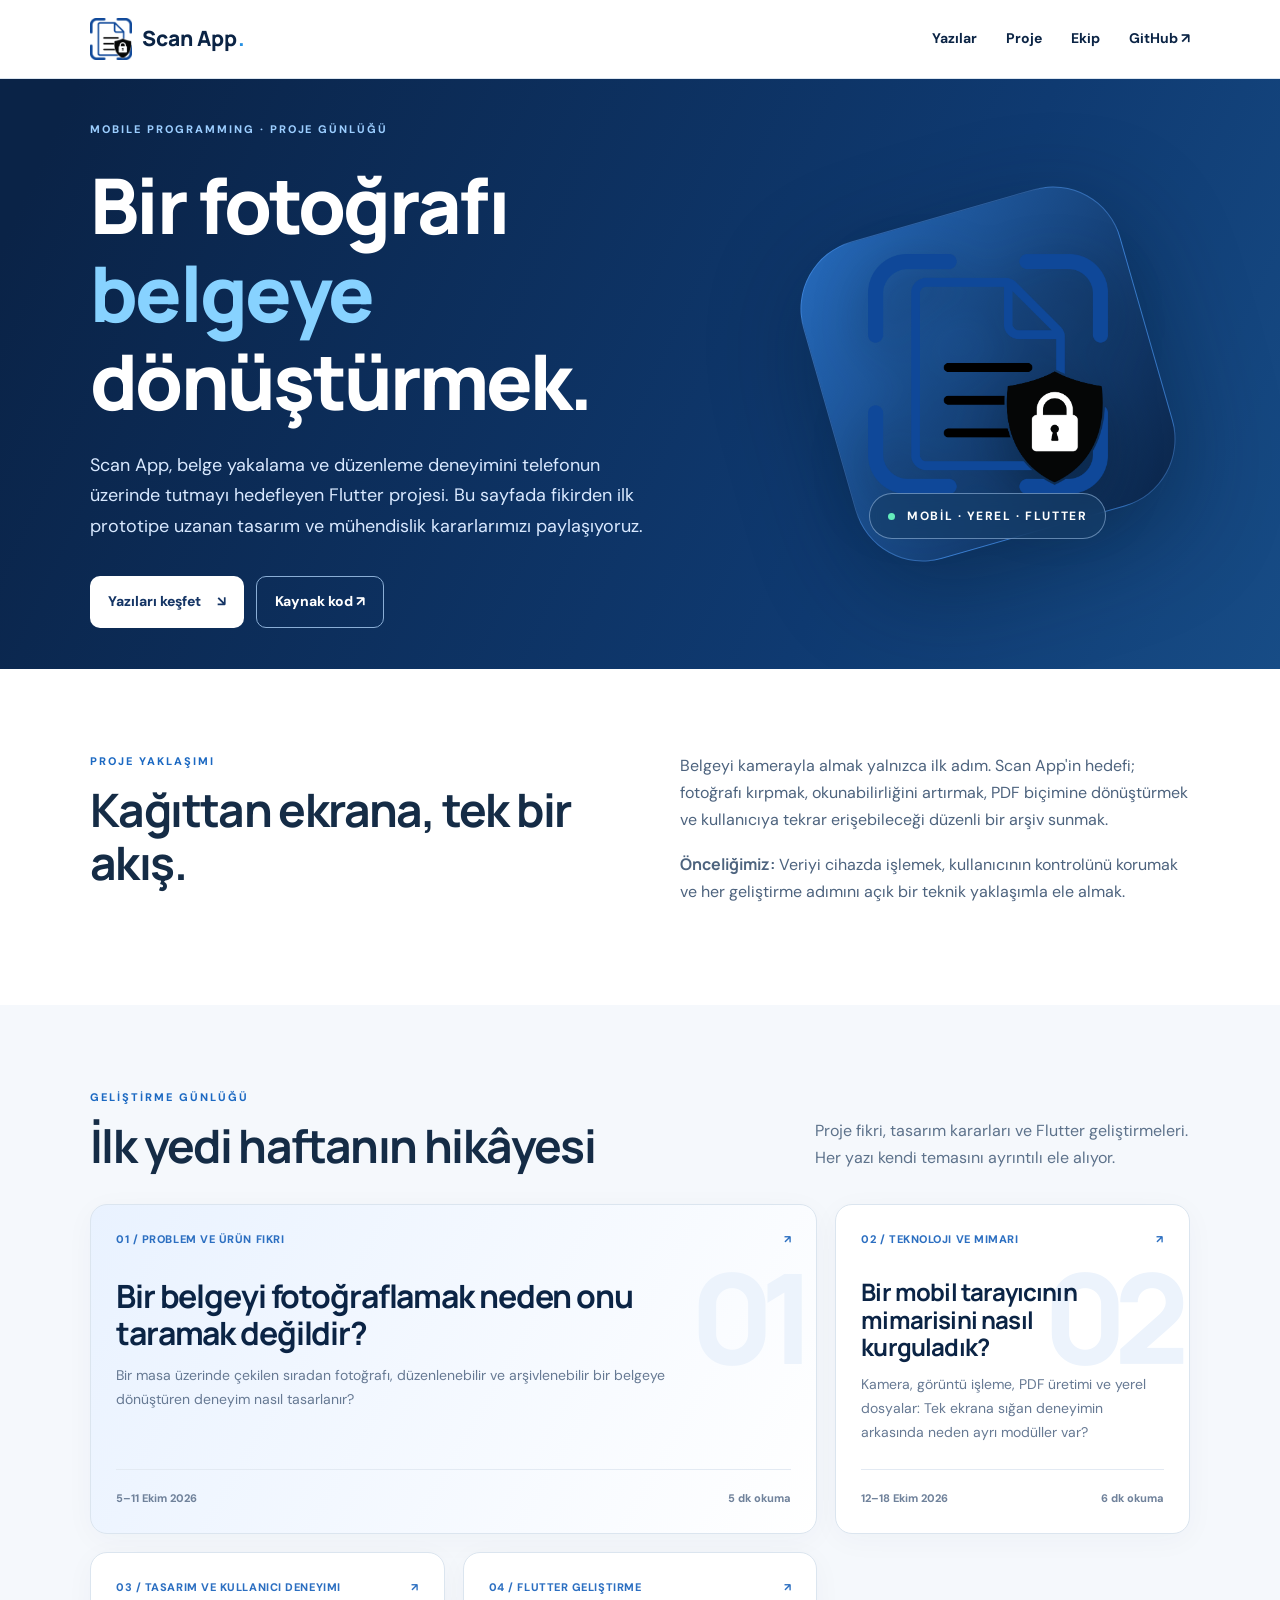
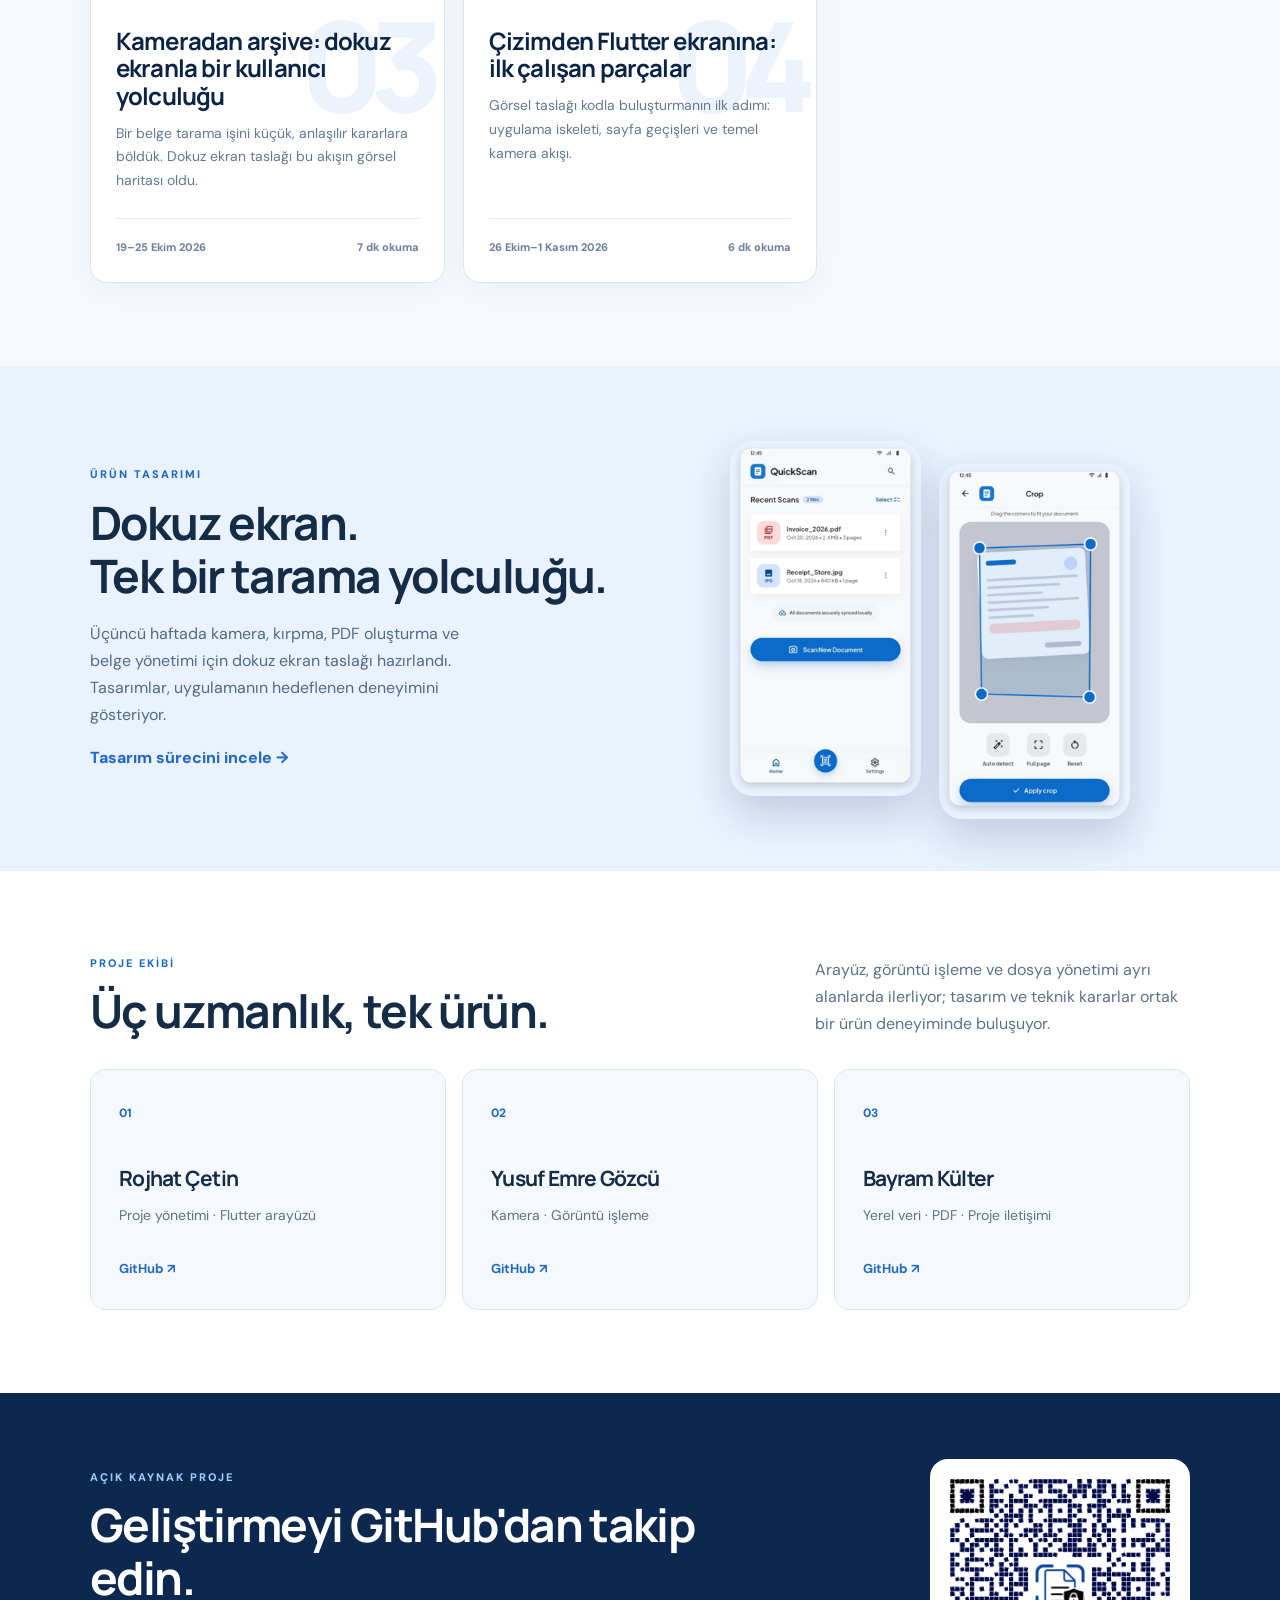
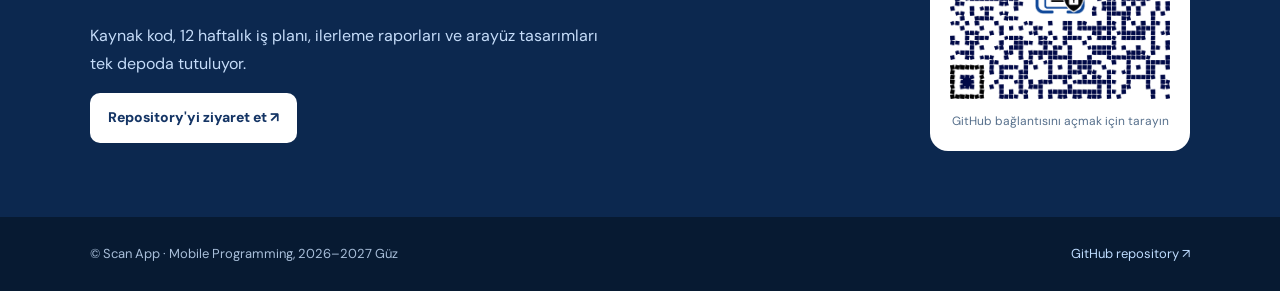
==== commit 128705ab: "content(blog): 04. hafta teknik makalesi" ====
--- a/docs/index.html
+++ b/docs/index.html
@@ -4,7 +4,7 @@
 <body><a class="skip" href="#icerik">İçeriğe geç</a><header><nav aria-label="Ana menü" class="nav wrap"><a class="brand" href="index.html"><img alt="" height="42" src="logo/logo.png" width="42"/> Scan App<span class="brand-dot">.</span></a><div class="navlinks"><a href="#yazilar">Yazılar</a><a href="#proje">Proje</a><a href="#ekip">Ekip</a><a href="https://github.com/rjhtctn/scan_app-mobile-programming-project" rel="noopener" target="_blank">GitHub ↗</a></div></nav></header>
 <main id="icerik"><section class="hero"><div class="wrap hero-grid"><div><div class="eyebrow">MOBILE PROGRAMMING · PROJE GÜNLÜĞÜ</div><h1>Bir fotoğrafı<br/><em>belgeye</em> dönüştürmek.</h1><p>Scan App, belge yakalama ve düzenleme deneyimini telefonun üzerinde tutmayı hedefleyen Flutter projesi. Bu sayfada fikirden ilk prototipe uzanan tasarım ve mühendislik kararlarımızı paylaşıyoruz.</p><div class="hero-actions"><a class="btn primary" href="#yazilar">Yazıları keşfet <span>↘</span></a><a class="btn outline" href="https://github.com/rjhtctn/scan_app-mobile-programming-project">Kaynak kod ↗</a></div></div><div class="hero-art"><div class="hero-art-bg"></div><img alt="Scan App uygulama logosu" class="hero-mark" src="logo/logo.png"/><div class="glass-note"><span class="dot"></span> MOBİL · YEREL · FLUTTER</div></div></div></section>
 <section class="intro-band" id="proje"><div class="wrap intro-grid"><div><div class="eyebrow dark">PROJE YAKLAŞIMI</div><h2>Kağıttan ekrana, tek bir akış.</h2></div><div><p>Belgeyi kamerayla almak yalnızca ilk adım. Scan App'in hedefi; fotoğrafı kırpmak, okunabilirliğini artırmak, PDF biçimine dönüştürmek ve kullanıcıya tekrar erişebileceği düzenli bir arşiv sunmak.</p><p><strong>Önceliğimiz:</strong> Veriyi cihazda işlemek, kullanıcının kontrolünü korumak ve her geliştirme adımını açık bir teknik yaklaşımla ele almak.</p></div></div></section>
-<section class="journal" id="yazilar"><div class="wrap"><div class="section-heading"><div><div class="eyebrow dark">GELİŞTİRME GÜNLÜĞÜ</div><h2>İlk yedi haftanın hikâyesi</h2></div><p>Proje fikri, tasarım kararları ve Flutter geliştirmeleri. Her yazı kendi temasını ayrıntılı ele alıyor.</p></div><div class="post-grid"><a class="post-card featured" href="blog/hafta-01.html"><div class="post-top"><span>01 / PROBLEM VE ÜRÜN FIKRI</span><span>↗</span></div><div class="post-number">01</div><h3>Bir belgeyi fotoğraflamak neden onu taramak değildir?</h3><p>Bir masa üzerinde çekilen sıradan fotoğrafı, düzenlenebilir ve arşivlenebilir bir belgeye dönüştüren deneyim nasıl tasarlanır?</p><div class="post-bottom"><span>5–11 Ekim 2026</span><span>5 dk okuma</span></div></a><a class="post-card" href="blog/hafta-02.html"><div class="post-top"><span>02 / TEKNOLOJI VE MIMARI</span><span>↗</span></div><div class="post-number">02</div><h3>Bir mobil tarayıcının mimarisini nasıl kurguladık?</h3><p>Kamera, görüntü işleme, PDF üretimi ve yerel dosyalar: Tek ekrana sığan deneyimin arkasında neden ayrı modüller var?</p><div class="post-bottom"><span>12–18 Ekim 2026</span><span>6 dk okuma</span></div></a><a class="post-card" href="blog/hafta-03.html"><div class="post-top"><span>03 / TASARIM VE KULLANICI DENEYIMI</span><span>↗</span></div><div class="post-number">03</div><h3>Kameradan arşive: dokuz ekranla bir kullanıcı yolculuğu</h3><p>Bir belge tarama işini küçük, anlaşılır kararlara böldük. Dokuz ekran taslağı bu akışın görsel haritası oldu.</p><div class="post-bottom"><span>19–25 Ekim 2026</span><span>7 dk okuma</span></div></a></div></div></section>
+<section class="journal" id="yazilar"><div class="wrap"><div class="section-heading"><div><div class="eyebrow dark">GELİŞTİRME GÜNLÜĞÜ</div><h2>İlk yedi haftanın hikâyesi</h2></div><p>Proje fikri, tasarım kararları ve Flutter geliştirmeleri. Her yazı kendi temasını ayrıntılı ele alıyor.</p></div><div class="post-grid"><a class="post-card featured" href="blog/hafta-01.html"><div class="post-top"><span>01 / PROBLEM VE ÜRÜN FIKRI</span><span>↗</span></div><div class="post-number">01</div><h3>Bir belgeyi fotoğraflamak neden onu taramak değildir?</h3><p>Bir masa üzerinde çekilen sıradan fotoğrafı, düzenlenebilir ve arşivlenebilir bir belgeye dönüştüren deneyim nasıl tasarlanır?</p><div class="post-bottom"><span>5–11 Ekim 2026</span><span>5 dk okuma</span></div></a><a class="post-card" href="blog/hafta-02.html"><div class="post-top"><span>02 / TEKNOLOJI VE MIMARI</span><span>↗</span></div><div class="post-number">02</div><h3>Bir mobil tarayıcının mimarisini nasıl kurguladık?</h3><p>Kamera, görüntü işleme, PDF üretimi ve yerel dosyalar: Tek ekrana sığan deneyimin arkasında neden ayrı modüller var?</p><div class="post-bottom"><span>12–18 Ekim 2026</span><span>6 dk okuma</span></div></a><a class="post-card" href="blog/hafta-03.html"><div class="post-top"><span>03 / TASARIM VE KULLANICI DENEYIMI</span><span>↗</span></div><div class="post-number">03</div><h3>Kameradan arşive: dokuz ekranla bir kullanıcı yolculuğu</h3><p>Bir belge tarama işini küçük, anlaşılır kararlara böldük. Dokuz ekran taslağı bu akışın görsel haritası oldu.</p><div class="post-bottom"><span>19–25 Ekim 2026</span><span>7 dk okuma</span></div></a><a class="post-card" href="blog/hafta-04.html"><div class="post-top"><span>04 / FLUTTER GELIŞTIRME</span><span>↗</span></div><div class="post-number">04</div><h3>Çizimden Flutter ekranına: ilk çalışan parçalar</h3><p>Görsel taslağı kodla buluşturmanın ilk adımı: uygulama iskeleti, sayfa geçişleri ve temel kamera akışı.</p><div class="post-bottom"><span>26 Ekim–1 Kasım 2026</span><span>6 dk okuma</span></div></a></div></div></section>
 <section class="gallery-highlight"><div class="wrap gallery-grid"><div><div class="eyebrow dark">ÜRÜN TASARIMI</div><h2>Dokuz ekran.<br/>Tek bir tarama yolculuğu.</h2><p>Üçüncü haftada kamera, kırpma, PDF oluşturma ve belge yönetimi için dokuz ekran taslağı hazırlandı. Tasarımlar, uygulamanın hedeflenen deneyimini gösteriyor.</p><a href="blog/hafta-03.html">Tasarım sürecini incele →</a></div><div class="phone-duo"><img alt="Scan App ana ekran taslağı" src="blog/assets/tasarim-01.png"/><img alt="Scan App kırpma ekranı taslağı" src="blog/assets/tasarim-03.png"/></div></div></section>
 <section class="team" id="ekip"><div class="wrap"><div class="section-heading"><div><div class="eyebrow dark">PROJE EKİBİ</div><h2>Üç uzmanlık, tek ürün.</h2></div><p>Arayüz, görüntü işleme ve dosya yönetimi ayrı alanlarda ilerliyor; tasarım ve teknik kararlar ortak bir ürün deneyiminde buluşuyor.</p></div><div class="team-grid"><a class="team-card" href="https://github.com/rjhtctn"><span>01</span><h3>Rojhat Çetin</h3><p>Proje yönetimi · Flutter arayüzü</p><b>GitHub ↗</b></a><a class="team-card" href="https://github.com/Parzival51"><span>02</span><h3>Yusuf Emre Gözcü</h3><p>Kamera · Görüntü işleme</p><b>GitHub ↗</b></a><a class="team-card" href="https://github.com/Bayraminadresi"><span>03</span><h3>Bayram Külter</h3><p>Yerel veri · PDF · Proje iletişimi</p><b>GitHub ↗</b></a></div></div></section>
 <section class="qr-section"><div class="wrap qr-grid"><div><div class="eyebrow">AÇIK KAYNAK PROJE</div><h2>Geliştirmeyi GitHub'dan takip edin.</h2><p>Kaynak kod, 12 haftalık iş planı, ilerleme raporları ve arayüz tasarımları tek depoda tutuluyor.</p><a class="btn primary" href="https://github.com/rjhtctn/scan_app-mobile-programming-project">Repository'yi ziyaret et ↗</a></div><div class="qr-box"><img alt="Scan App GitHub repository QR kodu" src="qr-code/github-link-qrcode.png"/><span>GitHub bağlantısını açmak için tarayın</span></div></div></section></main>
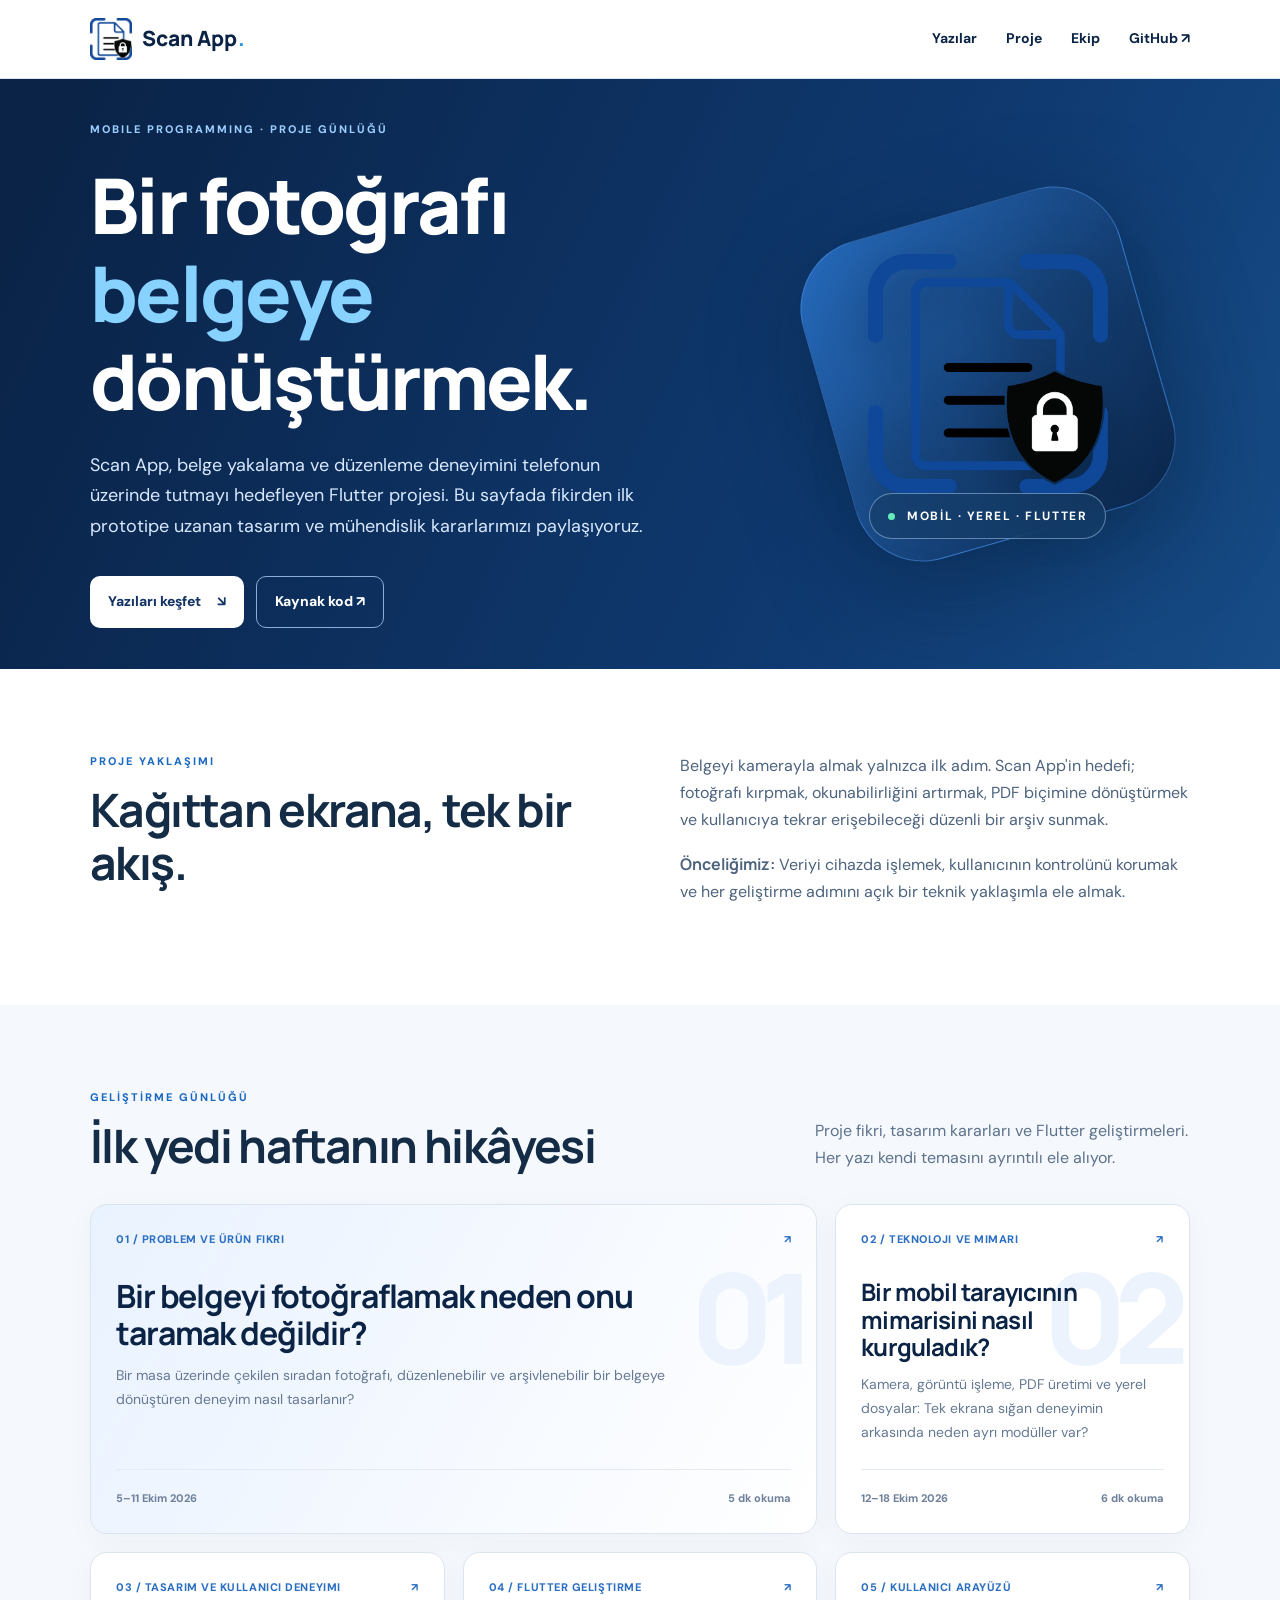
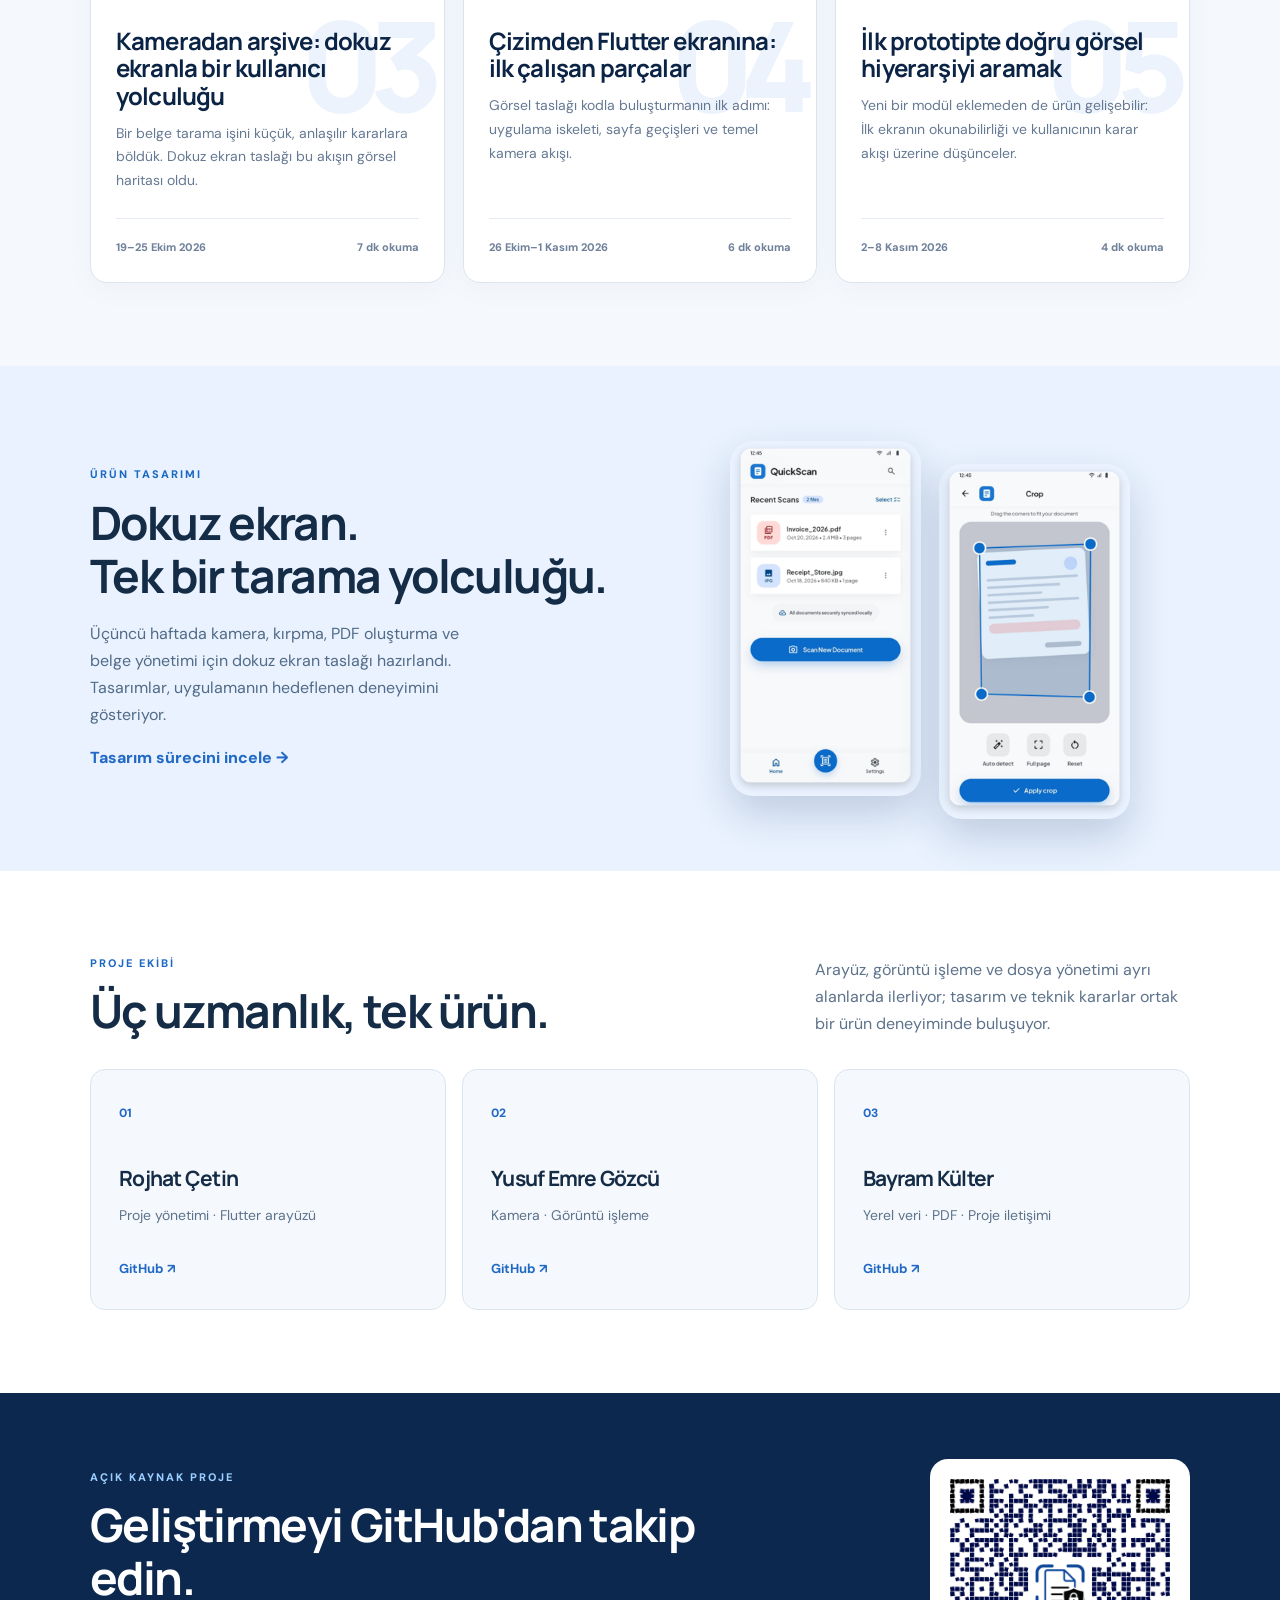
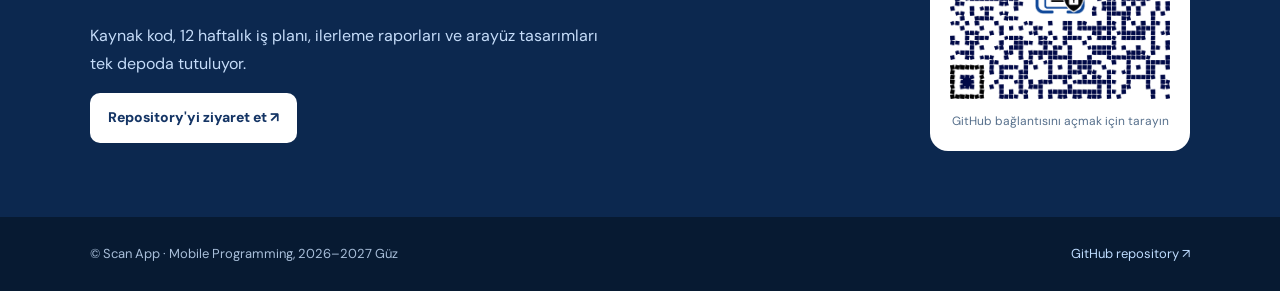
==== commit 141c7945: "content(blog): 05. hafta teknik makalesi" ====
--- a/docs/index.html
+++ b/docs/index.html
@@ -4,7 +4,7 @@
 <body><a class="skip" href="#icerik">İçeriğe geç</a><header><nav aria-label="Ana menü" class="nav wrap"><a class="brand" href="index.html"><img alt="" height="42" src="logo/logo.png" width="42"/> Scan App<span class="brand-dot">.</span></a><div class="navlinks"><a href="#yazilar">Yazılar</a><a href="#proje">Proje</a><a href="#ekip">Ekip</a><a href="https://github.com/rjhtctn/scan_app-mobile-programming-project" rel="noopener" target="_blank">GitHub ↗</a></div></nav></header>
 <main id="icerik"><section class="hero"><div class="wrap hero-grid"><div><div class="eyebrow">MOBILE PROGRAMMING · PROJE GÜNLÜĞÜ</div><h1>Bir fotoğrafı<br/><em>belgeye</em> dönüştürmek.</h1><p>Scan App, belge yakalama ve düzenleme deneyimini telefonun üzerinde tutmayı hedefleyen Flutter projesi. Bu sayfada fikirden ilk prototipe uzanan tasarım ve mühendislik kararlarımızı paylaşıyoruz.</p><div class="hero-actions"><a class="btn primary" href="#yazilar">Yazıları keşfet <span>↘</span></a><a class="btn outline" href="https://github.com/rjhtctn/scan_app-mobile-programming-project">Kaynak kod ↗</a></div></div><div class="hero-art"><div class="hero-art-bg"></div><img alt="Scan App uygulama logosu" class="hero-mark" src="logo/logo.png"/><div class="glass-note"><span class="dot"></span> MOBİL · YEREL · FLUTTER</div></div></div></section>
 <section class="intro-band" id="proje"><div class="wrap intro-grid"><div><div class="eyebrow dark">PROJE YAKLAŞIMI</div><h2>Kağıttan ekrana, tek bir akış.</h2></div><div><p>Belgeyi kamerayla almak yalnızca ilk adım. Scan App'in hedefi; fotoğrafı kırpmak, okunabilirliğini artırmak, PDF biçimine dönüştürmek ve kullanıcıya tekrar erişebileceği düzenli bir arşiv sunmak.</p><p><strong>Önceliğimiz:</strong> Veriyi cihazda işlemek, kullanıcının kontrolünü korumak ve her geliştirme adımını açık bir teknik yaklaşımla ele almak.</p></div></div></section>
-<section class="journal" id="yazilar"><div class="wrap"><div class="section-heading"><div><div class="eyebrow dark">GELİŞTİRME GÜNLÜĞÜ</div><h2>İlk yedi haftanın hikâyesi</h2></div><p>Proje fikri, tasarım kararları ve Flutter geliştirmeleri. Her yazı kendi temasını ayrıntılı ele alıyor.</p></div><div class="post-grid"><a class="post-card featured" href="blog/hafta-01.html"><div class="post-top"><span>01 / PROBLEM VE ÜRÜN FIKRI</span><span>↗</span></div><div class="post-number">01</div><h3>Bir belgeyi fotoğraflamak neden onu taramak değildir?</h3><p>Bir masa üzerinde çekilen sıradan fotoğrafı, düzenlenebilir ve arşivlenebilir bir belgeye dönüştüren deneyim nasıl tasarlanır?</p><div class="post-bottom"><span>5–11 Ekim 2026</span><span>5 dk okuma</span></div></a><a class="post-card" href="blog/hafta-02.html"><div class="post-top"><span>02 / TEKNOLOJI VE MIMARI</span><span>↗</span></div><div class="post-number">02</div><h3>Bir mobil tarayıcının mimarisini nasıl kurguladık?</h3><p>Kamera, görüntü işleme, PDF üretimi ve yerel dosyalar: Tek ekrana sığan deneyimin arkasında neden ayrı modüller var?</p><div class="post-bottom"><span>12–18 Ekim 2026</span><span>6 dk okuma</span></div></a><a class="post-card" href="blog/hafta-03.html"><div class="post-top"><span>03 / TASARIM VE KULLANICI DENEYIMI</span><span>↗</span></div><div class="post-number">03</div><h3>Kameradan arşive: dokuz ekranla bir kullanıcı yolculuğu</h3><p>Bir belge tarama işini küçük, anlaşılır kararlara böldük. Dokuz ekran taslağı bu akışın görsel haritası oldu.</p><div class="post-bottom"><span>19–25 Ekim 2026</span><span>7 dk okuma</span></div></a><a class="post-card" href="blog/hafta-04.html"><div class="post-top"><span>04 / FLUTTER GELIŞTIRME</span><span>↗</span></div><div class="post-number">04</div><h3>Çizimden Flutter ekranına: ilk çalışan parçalar</h3><p>Görsel taslağı kodla buluşturmanın ilk adımı: uygulama iskeleti, sayfa geçişleri ve temel kamera akışı.</p><div class="post-bottom"><span>26 Ekim–1 Kasım 2026</span><span>6 dk okuma</span></div></a></div></div></section>
+<section class="journal" id="yazilar"><div class="wrap"><div class="section-heading"><div><div class="eyebrow dark">GELİŞTİRME GÜNLÜĞÜ</div><h2>İlk yedi haftanın hikâyesi</h2></div><p>Proje fikri, tasarım kararları ve Flutter geliştirmeleri. Her yazı kendi temasını ayrıntılı ele alıyor.</p></div><div class="post-grid"><a class="post-card featured" href="blog/hafta-01.html"><div class="post-top"><span>01 / PROBLEM VE ÜRÜN FIKRI</span><span>↗</span></div><div class="post-number">01</div><h3>Bir belgeyi fotoğraflamak neden onu taramak değildir?</h3><p>Bir masa üzerinde çekilen sıradan fotoğrafı, düzenlenebilir ve arşivlenebilir bir belgeye dönüştüren deneyim nasıl tasarlanır?</p><div class="post-bottom"><span>5–11 Ekim 2026</span><span>5 dk okuma</span></div></a><a class="post-card" href="blog/hafta-02.html"><div class="post-top"><span>02 / TEKNOLOJI VE MIMARI</span><span>↗</span></div><div class="post-number">02</div><h3>Bir mobil tarayıcının mimarisini nasıl kurguladık?</h3><p>Kamera, görüntü işleme, PDF üretimi ve yerel dosyalar: Tek ekrana sığan deneyimin arkasında neden ayrı modüller var?</p><div class="post-bottom"><span>12–18 Ekim 2026</span><span>6 dk okuma</span></div></a><a class="post-card" href="blog/hafta-03.html"><div class="post-top"><span>03 / TASARIM VE KULLANICI DENEYIMI</span><span>↗</span></div><div class="post-number">03</div><h3>Kameradan arşive: dokuz ekranla bir kullanıcı yolculuğu</h3><p>Bir belge tarama işini küçük, anlaşılır kararlara böldük. Dokuz ekran taslağı bu akışın görsel haritası oldu.</p><div class="post-bottom"><span>19–25 Ekim 2026</span><span>7 dk okuma</span></div></a><a class="post-card" href="blog/hafta-04.html"><div class="post-top"><span>04 / FLUTTER GELIŞTIRME</span><span>↗</span></div><div class="post-number">04</div><h3>Çizimden Flutter ekranına: ilk çalışan parçalar</h3><p>Görsel taslağı kodla buluşturmanın ilk adımı: uygulama iskeleti, sayfa geçişleri ve temel kamera akışı.</p><div class="post-bottom"><span>26 Ekim–1 Kasım 2026</span><span>6 dk okuma</span></div></a><a class="post-card" href="blog/hafta-05.html"><div class="post-top"><span>05 / KULLANICI ARAYÜZÜ</span><span>↗</span></div><div class="post-number">05</div><h3>İlk prototipte doğru görsel hiyerarşiyi aramak</h3><p>Yeni bir modül eklemeden de ürün gelişebilir: İlk ekranın okunabilirliği ve kullanıcının karar akışı üzerine düşünceler.</p><div class="post-bottom"><span>2–8 Kasım 2026</span><span>4 dk okuma</span></div></a></div></div></section>
 <section class="gallery-highlight"><div class="wrap gallery-grid"><div><div class="eyebrow dark">ÜRÜN TASARIMI</div><h2>Dokuz ekran.<br/>Tek bir tarama yolculuğu.</h2><p>Üçüncü haftada kamera, kırpma, PDF oluşturma ve belge yönetimi için dokuz ekran taslağı hazırlandı. Tasarımlar, uygulamanın hedeflenen deneyimini gösteriyor.</p><a href="blog/hafta-03.html">Tasarım sürecini incele →</a></div><div class="phone-duo"><img alt="Scan App ana ekran taslağı" src="blog/assets/tasarim-01.png"/><img alt="Scan App kırpma ekranı taslağı" src="blog/assets/tasarim-03.png"/></div></div></section>
 <section class="team" id="ekip"><div class="wrap"><div class="section-heading"><div><div class="eyebrow dark">PROJE EKİBİ</div><h2>Üç uzmanlık, tek ürün.</h2></div><p>Arayüz, görüntü işleme ve dosya yönetimi ayrı alanlarda ilerliyor; tasarım ve teknik kararlar ortak bir ürün deneyiminde buluşuyor.</p></div><div class="team-grid"><a class="team-card" href="https://github.com/rjhtctn"><span>01</span><h3>Rojhat Çetin</h3><p>Proje yönetimi · Flutter arayüzü</p><b>GitHub ↗</b></a><a class="team-card" href="https://github.com/Parzival51"><span>02</span><h3>Yusuf Emre Gözcü</h3><p>Kamera · Görüntü işleme</p><b>GitHub ↗</b></a><a class="team-card" href="https://github.com/Bayraminadresi"><span>03</span><h3>Bayram Külter</h3><p>Yerel veri · PDF · Proje iletişimi</p><b>GitHub ↗</b></a></div></div></section>
 <section class="qr-section"><div class="wrap qr-grid"><div><div class="eyebrow">AÇIK KAYNAK PROJE</div><h2>Geliştirmeyi GitHub'dan takip edin.</h2><p>Kaynak kod, 12 haftalık iş planı, ilerleme raporları ve arayüz tasarımları tek depoda tutuluyor.</p><a class="btn primary" href="https://github.com/rjhtctn/scan_app-mobile-programming-project">Repository'yi ziyaret et ↗</a></div><div class="qr-box"><img alt="Scan App GitHub repository QR kodu" src="qr-code/github-link-qrcode.png"/><span>GitHub bağlantısını açmak için tarayın</span></div></div></section></main>
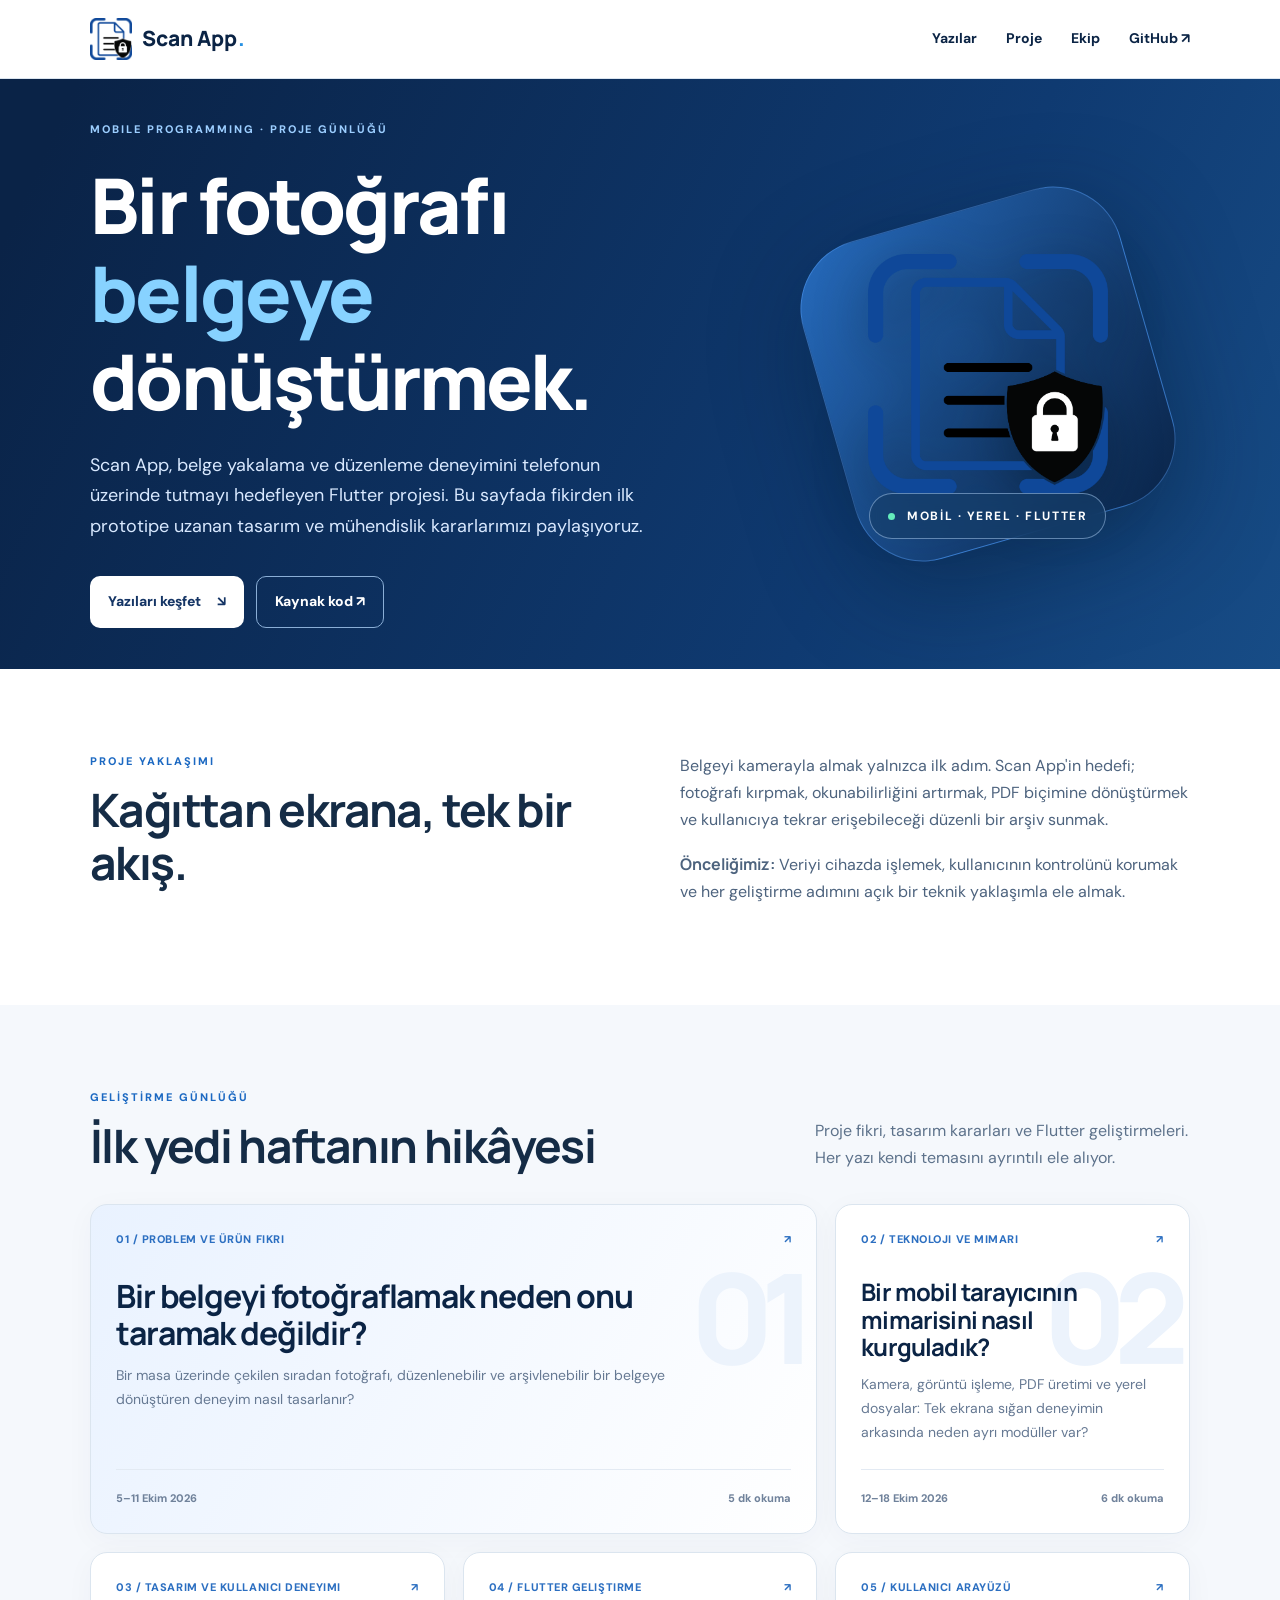
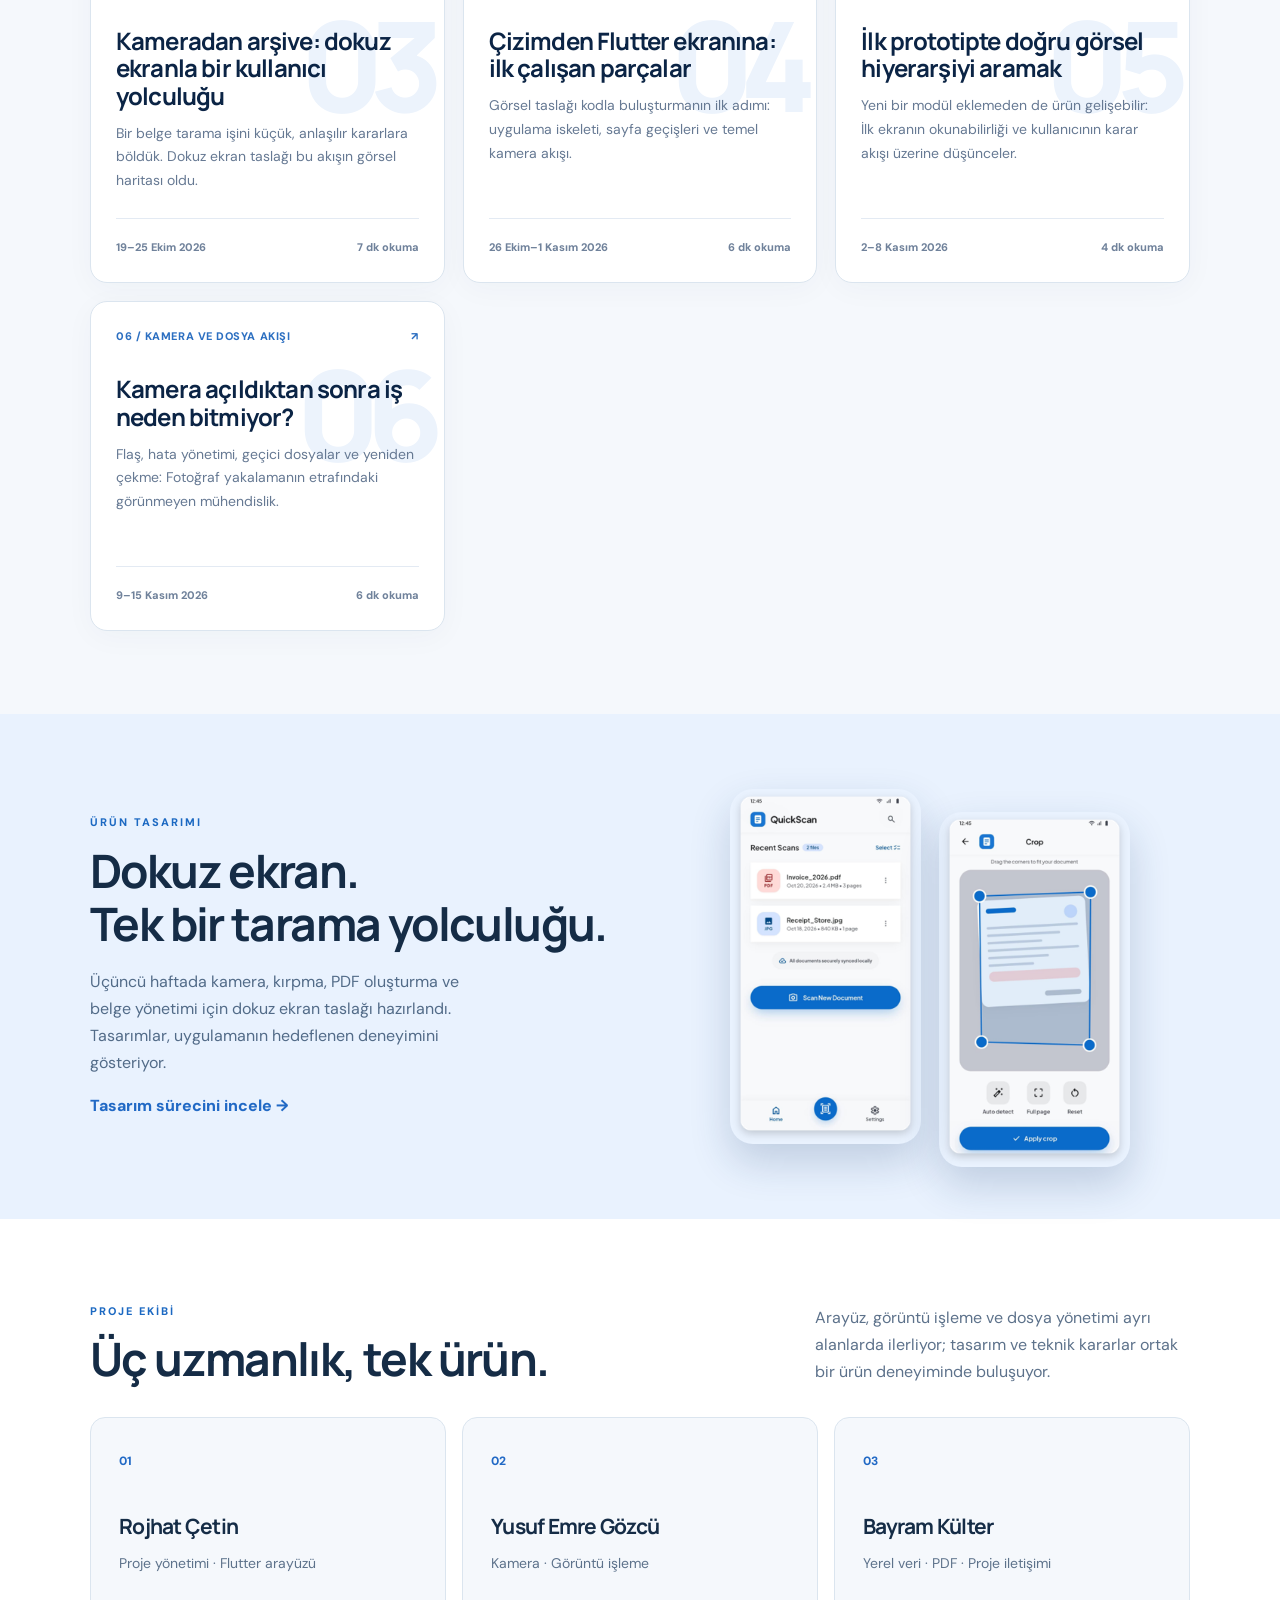
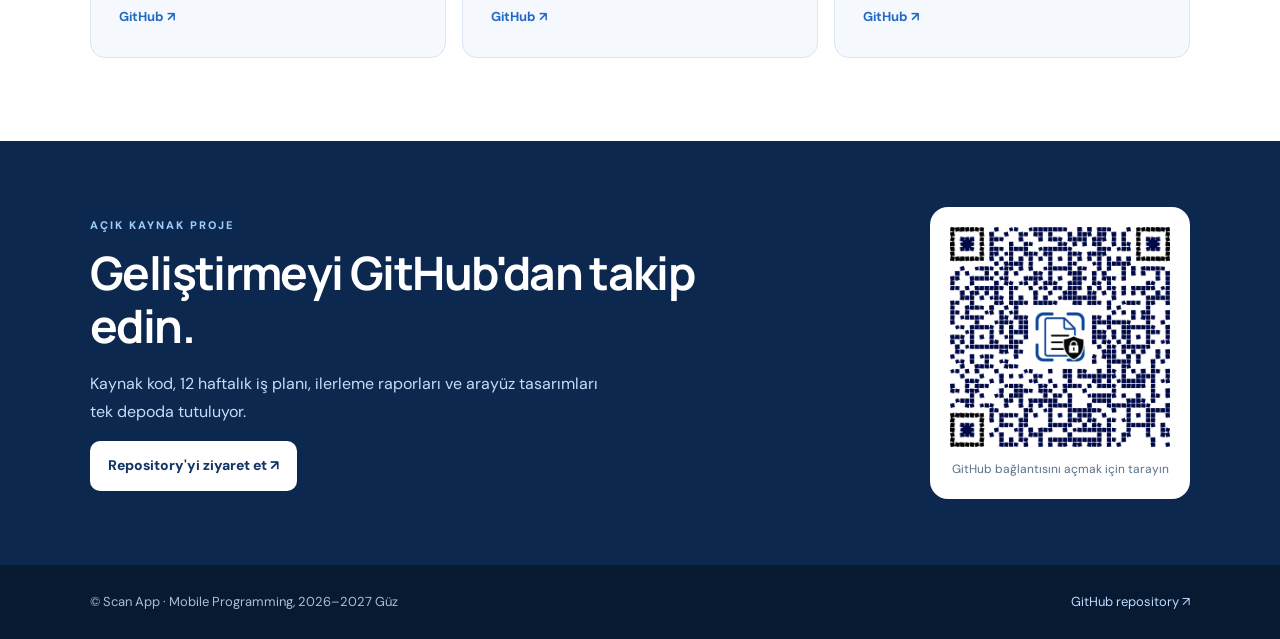
==== commit c08f64d7: "content(blog): 06. hafta teknik makalesi" ====
--- a/docs/index.html
+++ b/docs/index.html
@@ -4,7 +4,7 @@
 <body><a class="skip" href="#icerik">İçeriğe geç</a><header><nav aria-label="Ana menü" class="nav wrap"><a class="brand" href="index.html"><img alt="" height="42" src="logo/logo.png" width="42"/> Scan App<span class="brand-dot">.</span></a><div class="navlinks"><a href="#yazilar">Yazılar</a><a href="#proje">Proje</a><a href="#ekip">Ekip</a><a href="https://github.com/rjhtctn/scan_app-mobile-programming-project" rel="noopener" target="_blank">GitHub ↗</a></div></nav></header>
 <main id="icerik"><section class="hero"><div class="wrap hero-grid"><div><div class="eyebrow">MOBILE PROGRAMMING · PROJE GÜNLÜĞÜ</div><h1>Bir fotoğrafı<br/><em>belgeye</em> dönüştürmek.</h1><p>Scan App, belge yakalama ve düzenleme deneyimini telefonun üzerinde tutmayı hedefleyen Flutter projesi. Bu sayfada fikirden ilk prototipe uzanan tasarım ve mühendislik kararlarımızı paylaşıyoruz.</p><div class="hero-actions"><a class="btn primary" href="#yazilar">Yazıları keşfet <span>↘</span></a><a class="btn outline" href="https://github.com/rjhtctn/scan_app-mobile-programming-project">Kaynak kod ↗</a></div></div><div class="hero-art"><div class="hero-art-bg"></div><img alt="Scan App uygulama logosu" class="hero-mark" src="logo/logo.png"/><div class="glass-note"><span class="dot"></span> MOBİL · YEREL · FLUTTER</div></div></div></section>
 <section class="intro-band" id="proje"><div class="wrap intro-grid"><div><div class="eyebrow dark">PROJE YAKLAŞIMI</div><h2>Kağıttan ekrana, tek bir akış.</h2></div><div><p>Belgeyi kamerayla almak yalnızca ilk adım. Scan App'in hedefi; fotoğrafı kırpmak, okunabilirliğini artırmak, PDF biçimine dönüştürmek ve kullanıcıya tekrar erişebileceği düzenli bir arşiv sunmak.</p><p><strong>Önceliğimiz:</strong> Veriyi cihazda işlemek, kullanıcının kontrolünü korumak ve her geliştirme adımını açık bir teknik yaklaşımla ele almak.</p></div></div></section>
-<section class="journal" id="yazilar"><div class="wrap"><div class="section-heading"><div><div class="eyebrow dark">GELİŞTİRME GÜNLÜĞÜ</div><h2>İlk yedi haftanın hikâyesi</h2></div><p>Proje fikri, tasarım kararları ve Flutter geliştirmeleri. Her yazı kendi temasını ayrıntılı ele alıyor.</p></div><div class="post-grid"><a class="post-card featured" href="blog/hafta-01.html"><div class="post-top"><span>01 / PROBLEM VE ÜRÜN FIKRI</span><span>↗</span></div><div class="post-number">01</div><h3>Bir belgeyi fotoğraflamak neden onu taramak değildir?</h3><p>Bir masa üzerinde çekilen sıradan fotoğrafı, düzenlenebilir ve arşivlenebilir bir belgeye dönüştüren deneyim nasıl tasarlanır?</p><div class="post-bottom"><span>5–11 Ekim 2026</span><span>5 dk okuma</span></div></a><a class="post-card" href="blog/hafta-02.html"><div class="post-top"><span>02 / TEKNOLOJI VE MIMARI</span><span>↗</span></div><div class="post-number">02</div><h3>Bir mobil tarayıcının mimarisini nasıl kurguladık?</h3><p>Kamera, görüntü işleme, PDF üretimi ve yerel dosyalar: Tek ekrana sığan deneyimin arkasında neden ayrı modüller var?</p><div class="post-bottom"><span>12–18 Ekim 2026</span><span>6 dk okuma</span></div></a><a class="post-card" href="blog/hafta-03.html"><div class="post-top"><span>03 / TASARIM VE KULLANICI DENEYIMI</span><span>↗</span></div><div class="post-number">03</div><h3>Kameradan arşive: dokuz ekranla bir kullanıcı yolculuğu</h3><p>Bir belge tarama işini küçük, anlaşılır kararlara böldük. Dokuz ekran taslağı bu akışın görsel haritası oldu.</p><div class="post-bottom"><span>19–25 Ekim 2026</span><span>7 dk okuma</span></div></a><a class="post-card" href="blog/hafta-04.html"><div class="post-top"><span>04 / FLUTTER GELIŞTIRME</span><span>↗</span></div><div class="post-number">04</div><h3>Çizimden Flutter ekranına: ilk çalışan parçalar</h3><p>Görsel taslağı kodla buluşturmanın ilk adımı: uygulama iskeleti, sayfa geçişleri ve temel kamera akışı.</p><div class="post-bottom"><span>26 Ekim–1 Kasım 2026</span><span>6 dk okuma</span></div></a><a class="post-card" href="blog/hafta-05.html"><div class="post-top"><span>05 / KULLANICI ARAYÜZÜ</span><span>↗</span></div><div class="post-number">05</div><h3>İlk prototipte doğru görsel hiyerarşiyi aramak</h3><p>Yeni bir modül eklemeden de ürün gelişebilir: İlk ekranın okunabilirliği ve kullanıcının karar akışı üzerine düşünceler.</p><div class="post-bottom"><span>2–8 Kasım 2026</span><span>4 dk okuma</span></div></a></div></div></section>
+<section class="journal" id="yazilar"><div class="wrap"><div class="section-heading"><div><div class="eyebrow dark">GELİŞTİRME GÜNLÜĞÜ</div><h2>İlk yedi haftanın hikâyesi</h2></div><p>Proje fikri, tasarım kararları ve Flutter geliştirmeleri. Her yazı kendi temasını ayrıntılı ele alıyor.</p></div><div class="post-grid"><a class="post-card featured" href="blog/hafta-01.html"><div class="post-top"><span>01 / PROBLEM VE ÜRÜN FIKRI</span><span>↗</span></div><div class="post-number">01</div><h3>Bir belgeyi fotoğraflamak neden onu taramak değildir?</h3><p>Bir masa üzerinde çekilen sıradan fotoğrafı, düzenlenebilir ve arşivlenebilir bir belgeye dönüştüren deneyim nasıl tasarlanır?</p><div class="post-bottom"><span>5–11 Ekim 2026</span><span>5 dk okuma</span></div></a><a class="post-card" href="blog/hafta-02.html"><div class="post-top"><span>02 / TEKNOLOJI VE MIMARI</span><span>↗</span></div><div class="post-number">02</div><h3>Bir mobil tarayıcının mimarisini nasıl kurguladık?</h3><p>Kamera, görüntü işleme, PDF üretimi ve yerel dosyalar: Tek ekrana sığan deneyimin arkasında neden ayrı modüller var?</p><div class="post-bottom"><span>12–18 Ekim 2026</span><span>6 dk okuma</span></div></a><a class="post-card" href="blog/hafta-03.html"><div class="post-top"><span>03 / TASARIM VE KULLANICI DENEYIMI</span><span>↗</span></div><div class="post-number">03</div><h3>Kameradan arşive: dokuz ekranla bir kullanıcı yolculuğu</h3><p>Bir belge tarama işini küçük, anlaşılır kararlara böldük. Dokuz ekran taslağı bu akışın görsel haritası oldu.</p><div class="post-bottom"><span>19–25 Ekim 2026</span><span>7 dk okuma</span></div></a><a class="post-card" href="blog/hafta-04.html"><div class="post-top"><span>04 / FLUTTER GELIŞTIRME</span><span>↗</span></div><div class="post-number">04</div><h3>Çizimden Flutter ekranına: ilk çalışan parçalar</h3><p>Görsel taslağı kodla buluşturmanın ilk adımı: uygulama iskeleti, sayfa geçişleri ve temel kamera akışı.</p><div class="post-bottom"><span>26 Ekim–1 Kasım 2026</span><span>6 dk okuma</span></div></a><a class="post-card" href="blog/hafta-05.html"><div class="post-top"><span>05 / KULLANICI ARAYÜZÜ</span><span>↗</span></div><div class="post-number">05</div><h3>İlk prototipte doğru görsel hiyerarşiyi aramak</h3><p>Yeni bir modül eklemeden de ürün gelişebilir: İlk ekranın okunabilirliği ve kullanıcının karar akışı üzerine düşünceler.</p><div class="post-bottom"><span>2–8 Kasım 2026</span><span>4 dk okuma</span></div></a><a class="post-card" href="blog/hafta-06.html"><div class="post-top"><span>06 / KAMERA VE DOSYA AKIŞI</span><span>↗</span></div><div class="post-number">06</div><h3>Kamera açıldıktan sonra iş neden bitmiyor?</h3><p>Flaş, hata yönetimi, geçici dosyalar ve yeniden çekme: Fotoğraf yakalamanın etrafındaki görünmeyen mühendislik.</p><div class="post-bottom"><span>9–15 Kasım 2026</span><span>6 dk okuma</span></div></a></div></div></section>
 <section class="gallery-highlight"><div class="wrap gallery-grid"><div><div class="eyebrow dark">ÜRÜN TASARIMI</div><h2>Dokuz ekran.<br/>Tek bir tarama yolculuğu.</h2><p>Üçüncü haftada kamera, kırpma, PDF oluşturma ve belge yönetimi için dokuz ekran taslağı hazırlandı. Tasarımlar, uygulamanın hedeflenen deneyimini gösteriyor.</p><a href="blog/hafta-03.html">Tasarım sürecini incele →</a></div><div class="phone-duo"><img alt="Scan App ana ekran taslağı" src="blog/assets/tasarim-01.png"/><img alt="Scan App kırpma ekranı taslağı" src="blog/assets/tasarim-03.png"/></div></div></section>
 <section class="team" id="ekip"><div class="wrap"><div class="section-heading"><div><div class="eyebrow dark">PROJE EKİBİ</div><h2>Üç uzmanlık, tek ürün.</h2></div><p>Arayüz, görüntü işleme ve dosya yönetimi ayrı alanlarda ilerliyor; tasarım ve teknik kararlar ortak bir ürün deneyiminde buluşuyor.</p></div><div class="team-grid"><a class="team-card" href="https://github.com/rjhtctn"><span>01</span><h3>Rojhat Çetin</h3><p>Proje yönetimi · Flutter arayüzü</p><b>GitHub ↗</b></a><a class="team-card" href="https://github.com/Parzival51"><span>02</span><h3>Yusuf Emre Gözcü</h3><p>Kamera · Görüntü işleme</p><b>GitHub ↗</b></a><a class="team-card" href="https://github.com/Bayraminadresi"><span>03</span><h3>Bayram Külter</h3><p>Yerel veri · PDF · Proje iletişimi</p><b>GitHub ↗</b></a></div></div></section>
 <section class="qr-section"><div class="wrap qr-grid"><div><div class="eyebrow">AÇIK KAYNAK PROJE</div><h2>Geliştirmeyi GitHub'dan takip edin.</h2><p>Kaynak kod, 12 haftalık iş planı, ilerleme raporları ve arayüz tasarımları tek depoda tutuluyor.</p><a class="btn primary" href="https://github.com/rjhtctn/scan_app-mobile-programming-project">Repository'yi ziyaret et ↗</a></div><div class="qr-box"><img alt="Scan App GitHub repository QR kodu" src="qr-code/github-link-qrcode.png"/><span>GitHub bağlantısını açmak için tarayın</span></div></div></section></main>
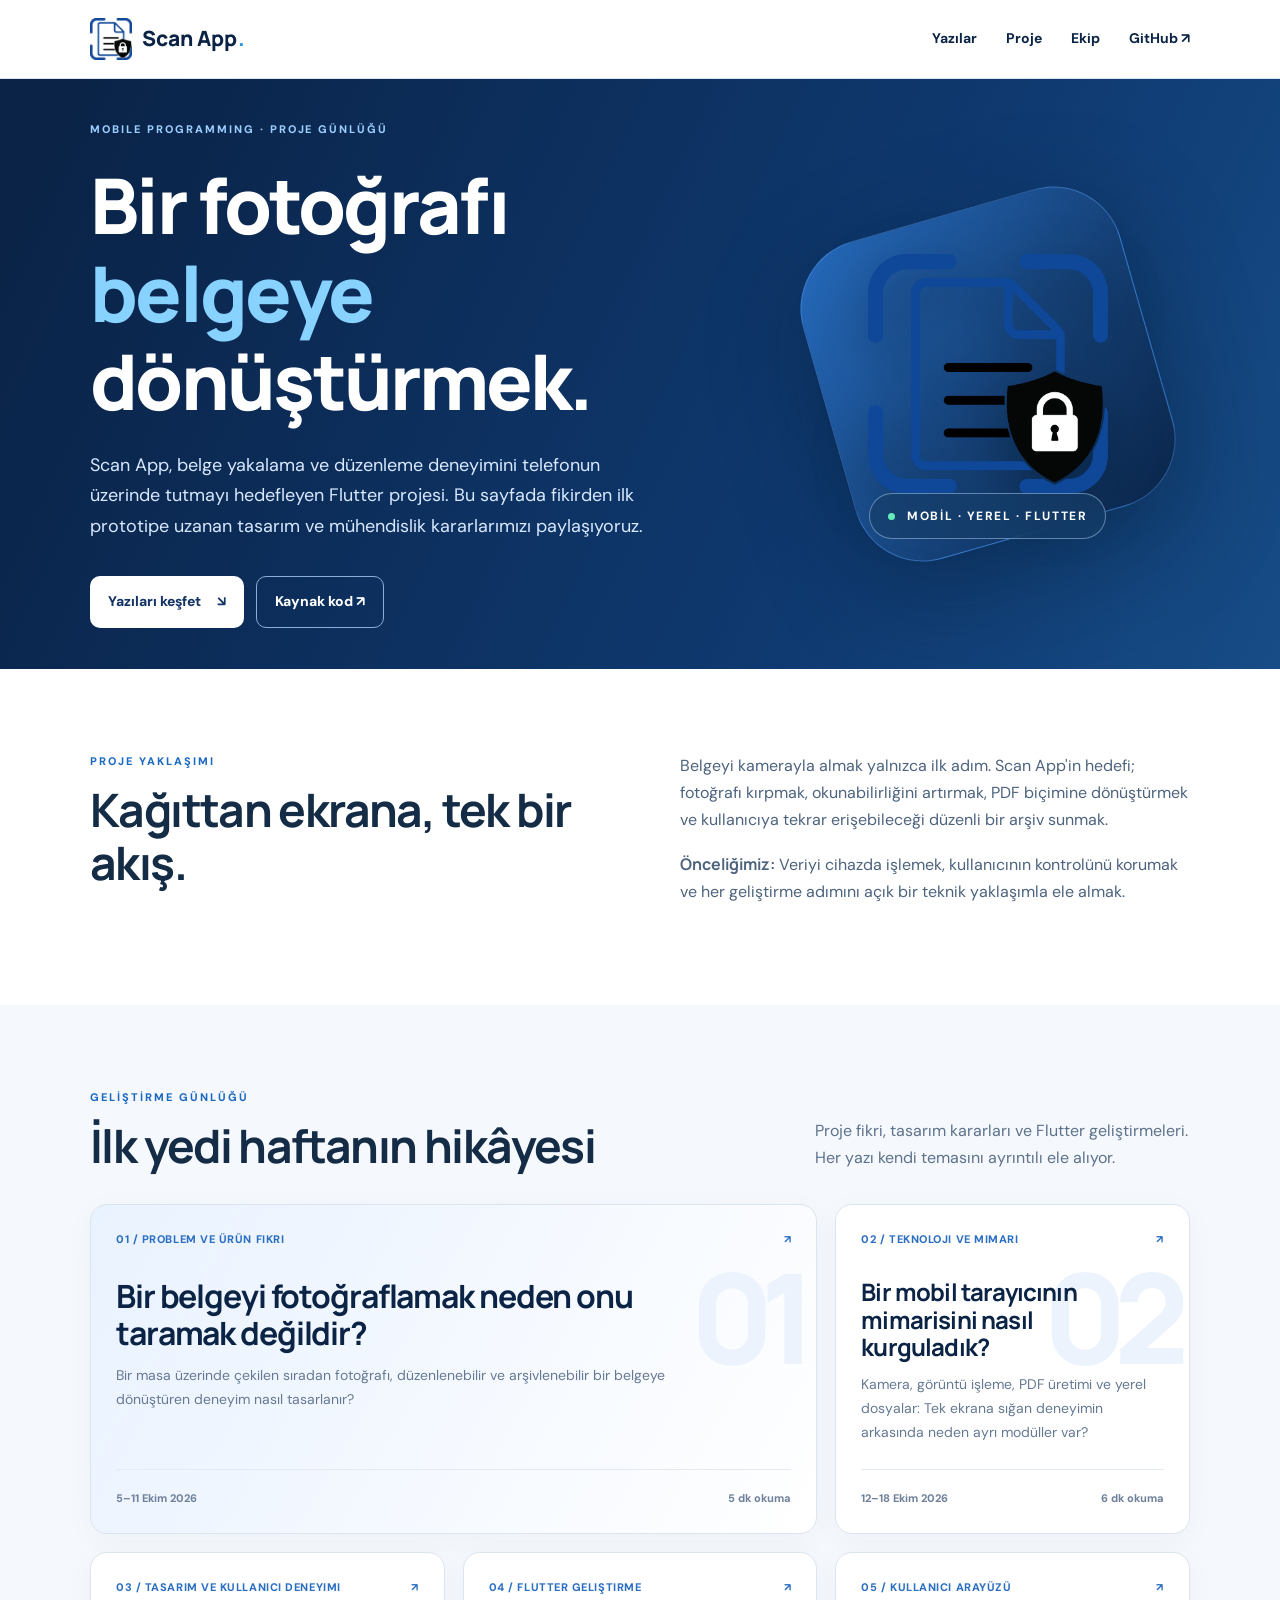
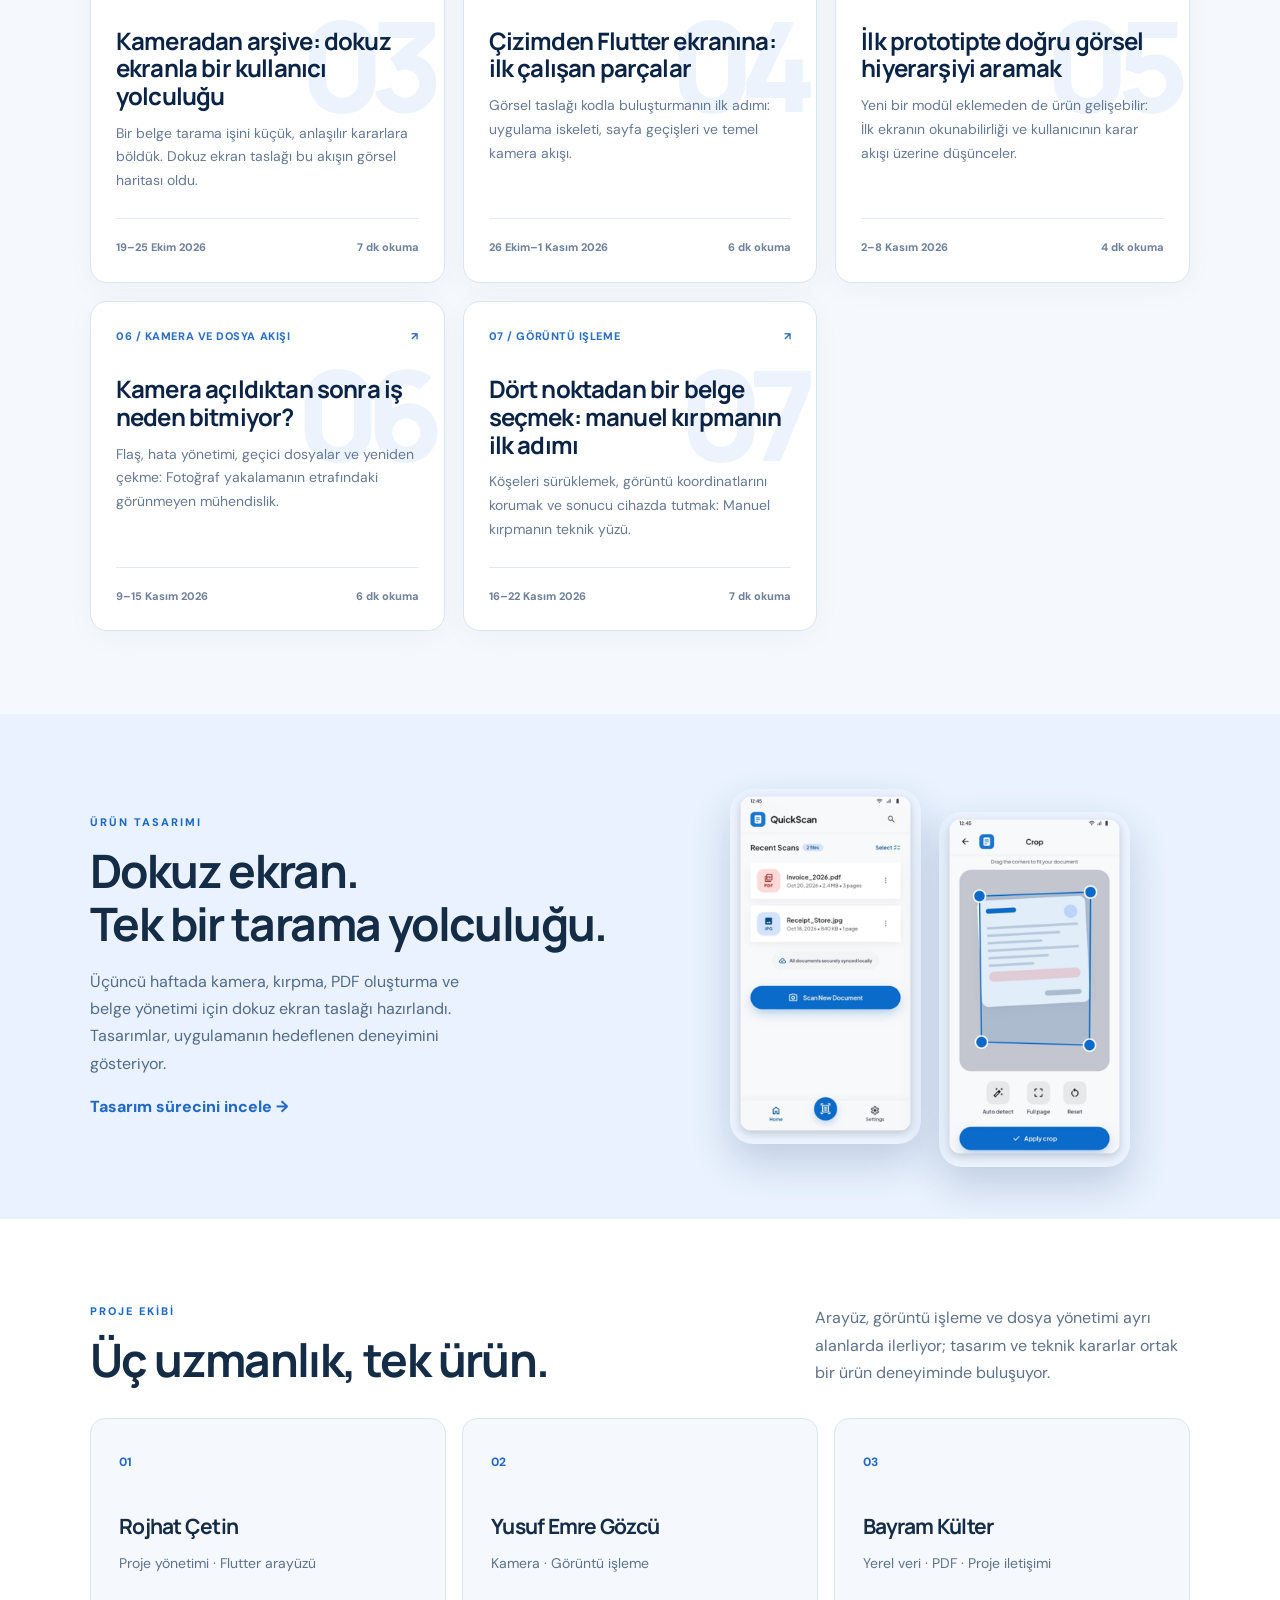
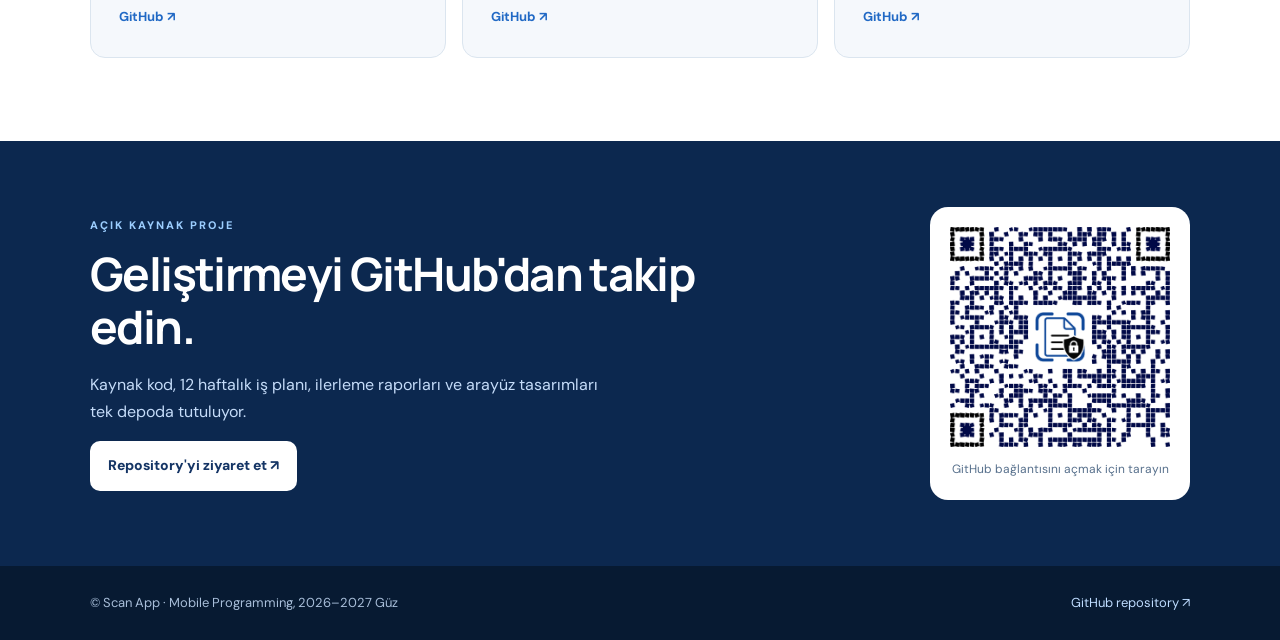
==== commit c0f26370: "content(blog): 07. hafta teknik makalesi" ====
--- a/docs/index.html
+++ b/docs/index.html
@@ -1,11 +1,10 @@
 <!DOCTYPE html>
-
-<html lang="tr"><head><meta charset="utf-8"/><meta content="width=device-width,initial-scale=1" name="viewport"/><meta content="Scan App: Flutter ile geliştirilen, yerel çalışan belge tarama uygulamasının tasarım ve geliştirme günlüğü." name="description"/><meta content="Scan App — Proje günlüğü" property="og:title"/><meta content="Scan App'in fikir aşamasından mobil prototipe uzanan tasarım ve mühendislik öyküsü." property="og:description"/><link href="logo/logo.png" rel="icon" type="image/png"/><link href="blog/assets/site.css" rel="stylesheet"/><title>Scan App | Belge taramada sade ve yerel bir deneyim</title></head>
-<body><a class="skip" href="#icerik">İçeriğe geç</a><header><nav aria-label="Ana menü" class="nav wrap"><a class="brand" href="index.html"><img alt="" height="42" src="logo/logo.png" width="42"/> Scan App<span class="brand-dot">.</span></a><div class="navlinks"><a href="#yazilar">Yazılar</a><a href="#proje">Proje</a><a href="#ekip">Ekip</a><a href="https://github.com/rjhtctn/scan_app-mobile-programming-project" rel="noopener" target="_blank">GitHub ↗</a></div></nav></header>
-<main id="icerik"><section class="hero"><div class="wrap hero-grid"><div><div class="eyebrow">MOBILE PROGRAMMING · PROJE GÜNLÜĞÜ</div><h1>Bir fotoğrafı<br/><em>belgeye</em> dönüştürmek.</h1><p>Scan App, belge yakalama ve düzenleme deneyimini telefonun üzerinde tutmayı hedefleyen Flutter projesi. Bu sayfada fikirden ilk prototipe uzanan tasarım ve mühendislik kararlarımızı paylaşıyoruz.</p><div class="hero-actions"><a class="btn primary" href="#yazilar">Yazıları keşfet <span>↘</span></a><a class="btn outline" href="https://github.com/rjhtctn/scan_app-mobile-programming-project">Kaynak kod ↗</a></div></div><div class="hero-art"><div class="hero-art-bg"></div><img alt="Scan App uygulama logosu" class="hero-mark" src="logo/logo.png"/><div class="glass-note"><span class="dot"></span> MOBİL · YEREL · FLUTTER</div></div></div></section>
+<html lang="tr"><head><meta charset="utf-8"><meta name="viewport" content="width=device-width,initial-scale=1"><meta name="description" content="Scan App: Flutter ile geliştirilen, yerel çalışan belge tarama uygulamasının tasarım ve geliştirme günlüğü."><meta property="og:title" content="Scan App — Proje günlüğü"><meta property="og:description" content="Scan App'in fikir aşamasından mobil prototipe uzanan tasarım ve mühendislik öyküsü."><link rel="icon" href="logo/logo.png" type="image/png"><link rel="stylesheet" href="blog/assets/site.css"><title>Scan App | Belge taramada sade ve yerel bir deneyim</title></head>
+<body><a class="skip" href="#icerik">İçeriğe geç</a><header><nav class="nav wrap" aria-label="Ana menü"><a class="brand" href="index.html"><img src="logo/logo.png" alt="" width="42" height="42"> Scan App<span class="brand-dot">.</span></a><div class="navlinks"><a href="#yazilar">Yazılar</a><a href="#proje">Proje</a><a href="#ekip">Ekip</a><a href="https://github.com/rjhtctn/scan_app-mobile-programming-project" target="_blank" rel="noopener">GitHub ↗</a></div></nav></header>
+<main id="icerik"><section class="hero"><div class="wrap hero-grid"><div><div class="eyebrow">MOBILE PROGRAMMING · PROJE GÜNLÜĞÜ</div><h1>Bir fotoğrafı<br><em>belgeye</em> dönüştürmek.</h1><p>Scan App, belge yakalama ve düzenleme deneyimini telefonun üzerinde tutmayı hedefleyen Flutter projesi. Bu sayfada fikirden ilk prototipe uzanan tasarım ve mühendislik kararlarımızı paylaşıyoruz.</p><div class="hero-actions"><a class="btn primary" href="#yazilar">Yazıları keşfet <span>↘</span></a><a class="btn outline" href="https://github.com/rjhtctn/scan_app-mobile-programming-project">Kaynak kod ↗</a></div></div><div class="hero-art"><div class="hero-art-bg"></div><img class="hero-mark" src="logo/logo.png" alt="Scan App uygulama logosu"><div class="glass-note"><span class="dot"></span> MOBİL · YEREL · FLUTTER</div></div></div></section>
 <section class="intro-band" id="proje"><div class="wrap intro-grid"><div><div class="eyebrow dark">PROJE YAKLAŞIMI</div><h2>Kağıttan ekrana, tek bir akış.</h2></div><div><p>Belgeyi kamerayla almak yalnızca ilk adım. Scan App'in hedefi; fotoğrafı kırpmak, okunabilirliğini artırmak, PDF biçimine dönüştürmek ve kullanıcıya tekrar erişebileceği düzenli bir arşiv sunmak.</p><p><strong>Önceliğimiz:</strong> Veriyi cihazda işlemek, kullanıcının kontrolünü korumak ve her geliştirme adımını açık bir teknik yaklaşımla ele almak.</p></div></div></section>
-<section class="journal" id="yazilar"><div class="wrap"><div class="section-heading"><div><div class="eyebrow dark">GELİŞTİRME GÜNLÜĞÜ</div><h2>İlk yedi haftanın hikâyesi</h2></div><p>Proje fikri, tasarım kararları ve Flutter geliştirmeleri. Her yazı kendi temasını ayrıntılı ele alıyor.</p></div><div class="post-grid"><a class="post-card featured" href="blog/hafta-01.html"><div class="post-top"><span>01 / PROBLEM VE ÜRÜN FIKRI</span><span>↗</span></div><div class="post-number">01</div><h3>Bir belgeyi fotoğraflamak neden onu taramak değildir?</h3><p>Bir masa üzerinde çekilen sıradan fotoğrafı, düzenlenebilir ve arşivlenebilir bir belgeye dönüştüren deneyim nasıl tasarlanır?</p><div class="post-bottom"><span>5–11 Ekim 2026</span><span>5 dk okuma</span></div></a><a class="post-card" href="blog/hafta-02.html"><div class="post-top"><span>02 / TEKNOLOJI VE MIMARI</span><span>↗</span></div><div class="post-number">02</div><h3>Bir mobil tarayıcının mimarisini nasıl kurguladık?</h3><p>Kamera, görüntü işleme, PDF üretimi ve yerel dosyalar: Tek ekrana sığan deneyimin arkasında neden ayrı modüller var?</p><div class="post-bottom"><span>12–18 Ekim 2026</span><span>6 dk okuma</span></div></a><a class="post-card" href="blog/hafta-03.html"><div class="post-top"><span>03 / TASARIM VE KULLANICI DENEYIMI</span><span>↗</span></div><div class="post-number">03</div><h3>Kameradan arşive: dokuz ekranla bir kullanıcı yolculuğu</h3><p>Bir belge tarama işini küçük, anlaşılır kararlara böldük. Dokuz ekran taslağı bu akışın görsel haritası oldu.</p><div class="post-bottom"><span>19–25 Ekim 2026</span><span>7 dk okuma</span></div></a><a class="post-card" href="blog/hafta-04.html"><div class="post-top"><span>04 / FLUTTER GELIŞTIRME</span><span>↗</span></div><div class="post-number">04</div><h3>Çizimden Flutter ekranına: ilk çalışan parçalar</h3><p>Görsel taslağı kodla buluşturmanın ilk adımı: uygulama iskeleti, sayfa geçişleri ve temel kamera akışı.</p><div class="post-bottom"><span>26 Ekim–1 Kasım 2026</span><span>6 dk okuma</span></div></a><a class="post-card" href="blog/hafta-05.html"><div class="post-top"><span>05 / KULLANICI ARAYÜZÜ</span><span>↗</span></div><div class="post-number">05</div><h3>İlk prototipte doğru görsel hiyerarşiyi aramak</h3><p>Yeni bir modül eklemeden de ürün gelişebilir: İlk ekranın okunabilirliği ve kullanıcının karar akışı üzerine düşünceler.</p><div class="post-bottom"><span>2–8 Kasım 2026</span><span>4 dk okuma</span></div></a><a class="post-card" href="blog/hafta-06.html"><div class="post-top"><span>06 / KAMERA VE DOSYA AKIŞI</span><span>↗</span></div><div class="post-number">06</div><h3>Kamera açıldıktan sonra iş neden bitmiyor?</h3><p>Flaş, hata yönetimi, geçici dosyalar ve yeniden çekme: Fotoğraf yakalamanın etrafındaki görünmeyen mühendislik.</p><div class="post-bottom"><span>9–15 Kasım 2026</span><span>6 dk okuma</span></div></a></div></div></section>
-<section class="gallery-highlight"><div class="wrap gallery-grid"><div><div class="eyebrow dark">ÜRÜN TASARIMI</div><h2>Dokuz ekran.<br/>Tek bir tarama yolculuğu.</h2><p>Üçüncü haftada kamera, kırpma, PDF oluşturma ve belge yönetimi için dokuz ekran taslağı hazırlandı. Tasarımlar, uygulamanın hedeflenen deneyimini gösteriyor.</p><a href="blog/hafta-03.html">Tasarım sürecini incele →</a></div><div class="phone-duo"><img alt="Scan App ana ekran taslağı" src="blog/assets/tasarim-01.png"/><img alt="Scan App kırpma ekranı taslağı" src="blog/assets/tasarim-03.png"/></div></div></section>
-<section class="team" id="ekip"><div class="wrap"><div class="section-heading"><div><div class="eyebrow dark">PROJE EKİBİ</div><h2>Üç uzmanlık, tek ürün.</h2></div><p>Arayüz, görüntü işleme ve dosya yönetimi ayrı alanlarda ilerliyor; tasarım ve teknik kararlar ortak bir ürün deneyiminde buluşuyor.</p></div><div class="team-grid"><a class="team-card" href="https://github.com/rjhtctn"><span>01</span><h3>Rojhat Çetin</h3><p>Proje yönetimi · Flutter arayüzü</p><b>GitHub ↗</b></a><a class="team-card" href="https://github.com/Parzival51"><span>02</span><h3>Yusuf Emre Gözcü</h3><p>Kamera · Görüntü işleme</p><b>GitHub ↗</b></a><a class="team-card" href="https://github.com/Bayraminadresi"><span>03</span><h3>Bayram Külter</h3><p>Yerel veri · PDF · Proje iletişimi</p><b>GitHub ↗</b></a></div></div></section>
-<section class="qr-section"><div class="wrap qr-grid"><div><div class="eyebrow">AÇIK KAYNAK PROJE</div><h2>Geliştirmeyi GitHub'dan takip edin.</h2><p>Kaynak kod, 12 haftalık iş planı, ilerleme raporları ve arayüz tasarımları tek depoda tutuluyor.</p><a class="btn primary" href="https://github.com/rjhtctn/scan_app-mobile-programming-project">Repository'yi ziyaret et ↗</a></div><div class="qr-box"><img alt="Scan App GitHub repository QR kodu" src="qr-code/github-link-qrcode.png"/><span>GitHub bağlantısını açmak için tarayın</span></div></div></section></main>
+<section class="journal" id="yazilar"><div class="wrap"><div class="section-heading"><div><div class="eyebrow dark">GELİŞTİRME GÜNLÜĞÜ</div><h2>İlk yedi haftanın hikâyesi</h2></div><p>Proje fikri, tasarım kararları ve Flutter geliştirmeleri. Her yazı kendi temasını ayrıntılı ele alıyor.</p></div><div class="post-grid"><a class="post-card featured" href="blog/hafta-01.html"><div class="post-top"><span>01 / PROBLEM VE ÜRÜN FIKRI</span><span>↗</span></div><div class="post-number">01</div><h3>Bir belgeyi fotoğraflamak neden onu taramak değildir?</h3><p>Bir masa üzerinde çekilen sıradan fotoğrafı, düzenlenebilir ve arşivlenebilir bir belgeye dönüştüren deneyim nasıl tasarlanır?</p><div class="post-bottom"><span>5–11 Ekim 2026</span><span>5 dk okuma</span></div></a><a class="post-card " href="blog/hafta-02.html"><div class="post-top"><span>02 / TEKNOLOJI VE MIMARI</span><span>↗</span></div><div class="post-number">02</div><h3>Bir mobil tarayıcının mimarisini nasıl kurguladık?</h3><p>Kamera, görüntü işleme, PDF üretimi ve yerel dosyalar: Tek ekrana sığan deneyimin arkasında neden ayrı modüller var?</p><div class="post-bottom"><span>12–18 Ekim 2026</span><span>6 dk okuma</span></div></a><a class="post-card " href="blog/hafta-03.html"><div class="post-top"><span>03 / TASARIM VE KULLANICI DENEYIMI</span><span>↗</span></div><div class="post-number">03</div><h3>Kameradan arşive: dokuz ekranla bir kullanıcı yolculuğu</h3><p>Bir belge tarama işini küçük, anlaşılır kararlara böldük. Dokuz ekran taslağı bu akışın görsel haritası oldu.</p><div class="post-bottom"><span>19–25 Ekim 2026</span><span>7 dk okuma</span></div></a><a class="post-card " href="blog/hafta-04.html"><div class="post-top"><span>04 / FLUTTER GELIŞTIRME</span><span>↗</span></div><div class="post-number">04</div><h3>Çizimden Flutter ekranına: ilk çalışan parçalar</h3><p>Görsel taslağı kodla buluşturmanın ilk adımı: uygulama iskeleti, sayfa geçişleri ve temel kamera akışı.</p><div class="post-bottom"><span>26 Ekim–1 Kasım 2026</span><span>6 dk okuma</span></div></a><a class="post-card " href="blog/hafta-05.html"><div class="post-top"><span>05 / KULLANICI ARAYÜZÜ</span><span>↗</span></div><div class="post-number">05</div><h3>İlk prototipte doğru görsel hiyerarşiyi aramak</h3><p>Yeni bir modül eklemeden de ürün gelişebilir: İlk ekranın okunabilirliği ve kullanıcının karar akışı üzerine düşünceler.</p><div class="post-bottom"><span>2–8 Kasım 2026</span><span>4 dk okuma</span></div></a><a class="post-card " href="blog/hafta-06.html"><div class="post-top"><span>06 / KAMERA VE DOSYA AKIŞI</span><span>↗</span></div><div class="post-number">06</div><h3>Kamera açıldıktan sonra iş neden bitmiyor?</h3><p>Flaş, hata yönetimi, geçici dosyalar ve yeniden çekme: Fotoğraf yakalamanın etrafındaki görünmeyen mühendislik.</p><div class="post-bottom"><span>9–15 Kasım 2026</span><span>6 dk okuma</span></div></a><a class="post-card " href="blog/hafta-07.html"><div class="post-top"><span>07 / GÖRÜNTÜ IŞLEME</span><span>↗</span></div><div class="post-number">07</div><h3>Dört noktadan bir belge seçmek: manuel kırpmanın ilk adımı</h3><p>Köşeleri sürüklemek, görüntü koordinatlarını korumak ve sonucu cihazda tutmak: Manuel kırpmanın teknik yüzü.</p><div class="post-bottom"><span>16–22 Kasım 2026</span><span>7 dk okuma</span></div></a></div></div></section>
+<section class="gallery-highlight"><div class="wrap gallery-grid"><div><div class="eyebrow dark">ÜRÜN TASARIMI</div><h2>Dokuz ekran.<br>Tek bir tarama yolculuğu.</h2><p>Üçüncü haftada kamera, kırpma, PDF oluşturma ve belge yönetimi için dokuz ekran taslağı hazırlandı. Tasarımlar, uygulamanın hedeflenen deneyimini gösteriyor.</p><a href="blog/hafta-03.html">Tasarım sürecini incele →</a></div><div class="phone-duo"><img src="blog/assets/tasarim-01.png" alt="Scan App ana ekran taslağı"><img src="blog/assets/tasarim-03.png" alt="Scan App kırpma ekranı taslağı"></div></div></section>
+<section class="team" id="ekip"><div class="wrap"><div class="section-heading"><div><div class="eyebrow dark">PROJE EKİBİ</div><h2>Üç uzmanlık, tek ürün.</h2></div><p>Arayüz, görüntü işleme ve dosya yönetimi ayrı alanlarda ilerliyor; tasarım ve teknik kararlar ortak bir ürün deneyiminde buluşuyor.</p></div><div class="team-grid"><a href="https://github.com/rjhtctn" class="team-card"><span>01</span><h3>Rojhat Çetin</h3><p>Proje yönetimi · Flutter arayüzü</p><b>GitHub ↗</b></a><a href="https://github.com/Parzival51" class="team-card"><span>02</span><h3>Yusuf Emre Gözcü</h3><p>Kamera · Görüntü işleme</p><b>GitHub ↗</b></a><a href="https://github.com/Bayraminadresi" class="team-card"><span>03</span><h3>Bayram Külter</h3><p>Yerel veri · PDF · Proje iletişimi</p><b>GitHub ↗</b></a></div></div></section>
+<section class="qr-section"><div class="wrap qr-grid"><div><div class="eyebrow">AÇIK KAYNAK PROJE</div><h2>Geliştirmeyi GitHub'dan takip edin.</h2><p>Kaynak kod, 12 haftalık iş planı, ilerleme raporları ve arayüz tasarımları tek depoda tutuluyor.</p><a class="btn primary" href="https://github.com/rjhtctn/scan_app-mobile-programming-project">Repository'yi ziyaret et ↗</a></div><div class="qr-box"><img src="qr-code/github-link-qrcode.png" alt="Scan App GitHub repository QR kodu"><span>GitHub bağlantısını açmak için tarayın</span></div></div></section></main>
 <footer><div class="wrap footer-in"><span>© Scan App · Mobile Programming, 2026–2027 Güz</span><a href="https://github.com/rjhtctn/scan_app-mobile-programming-project">GitHub repository ↗</a></div></footer></body></html>
